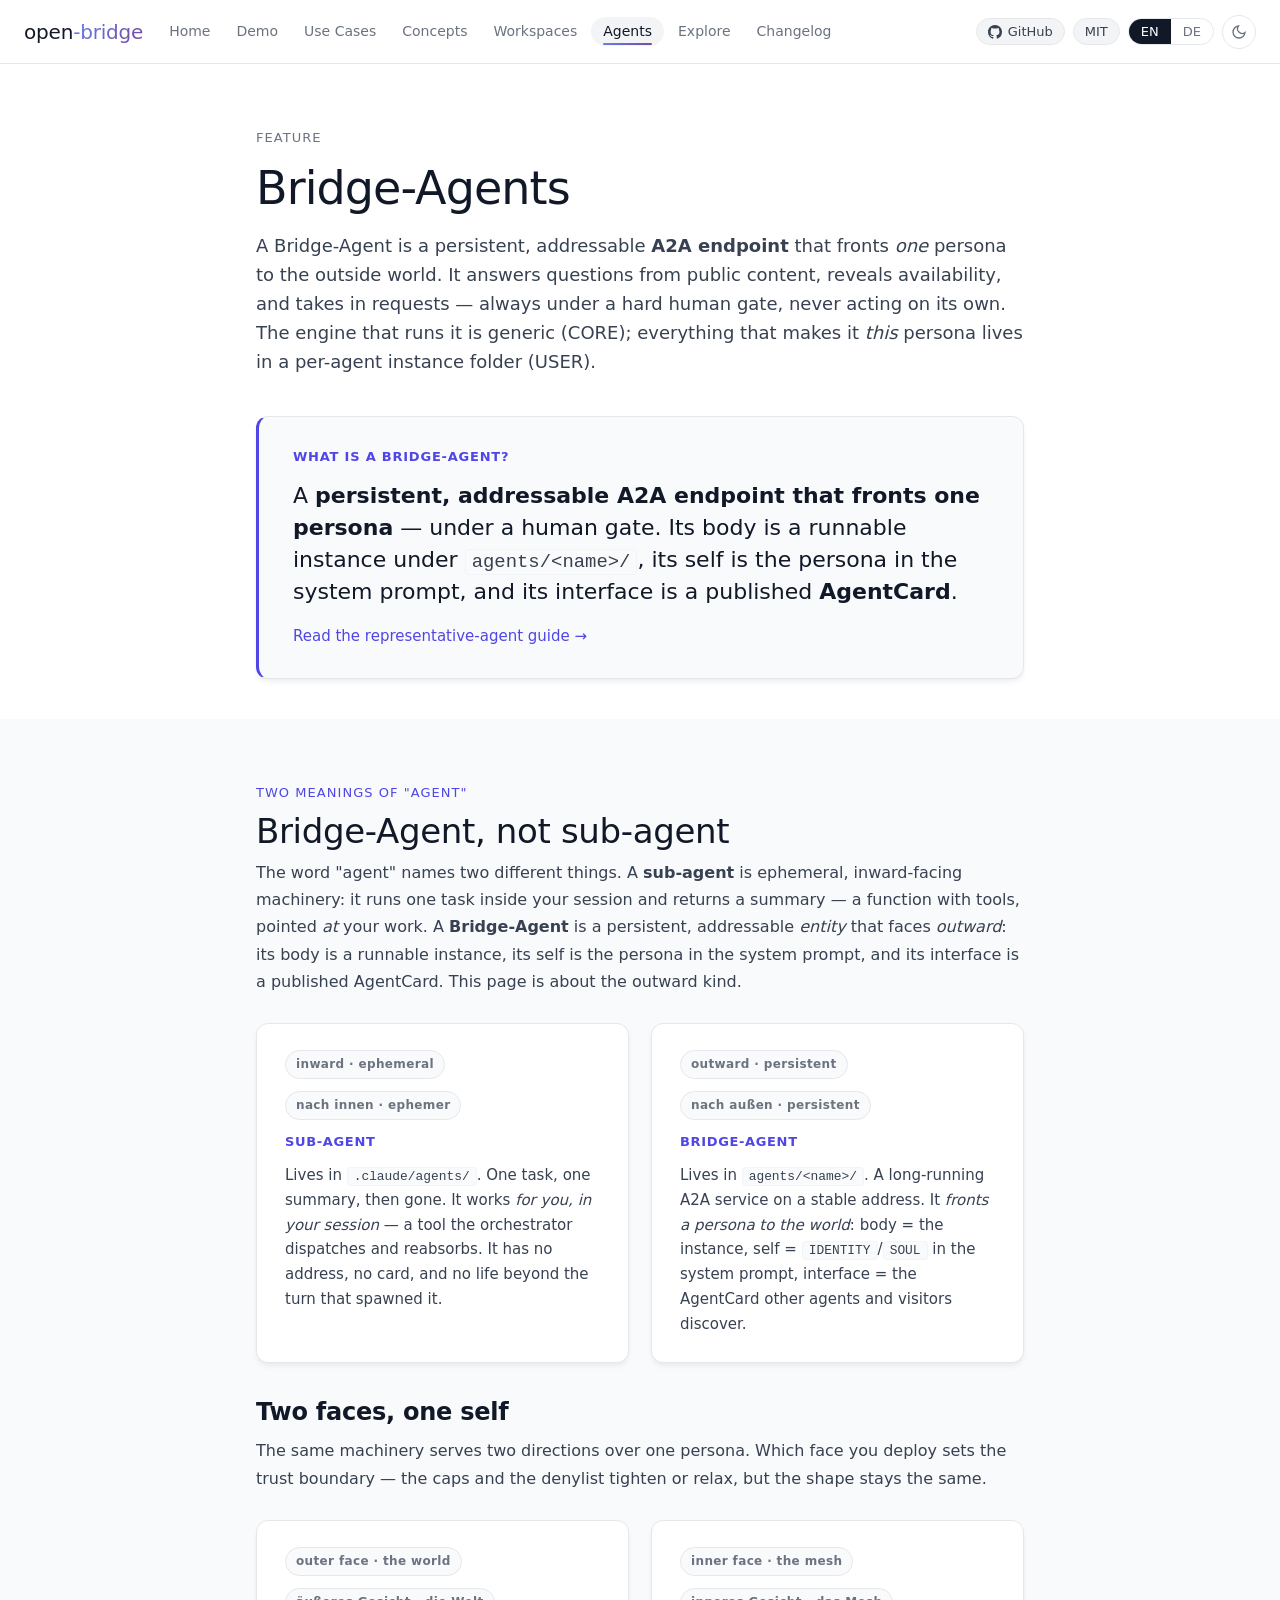
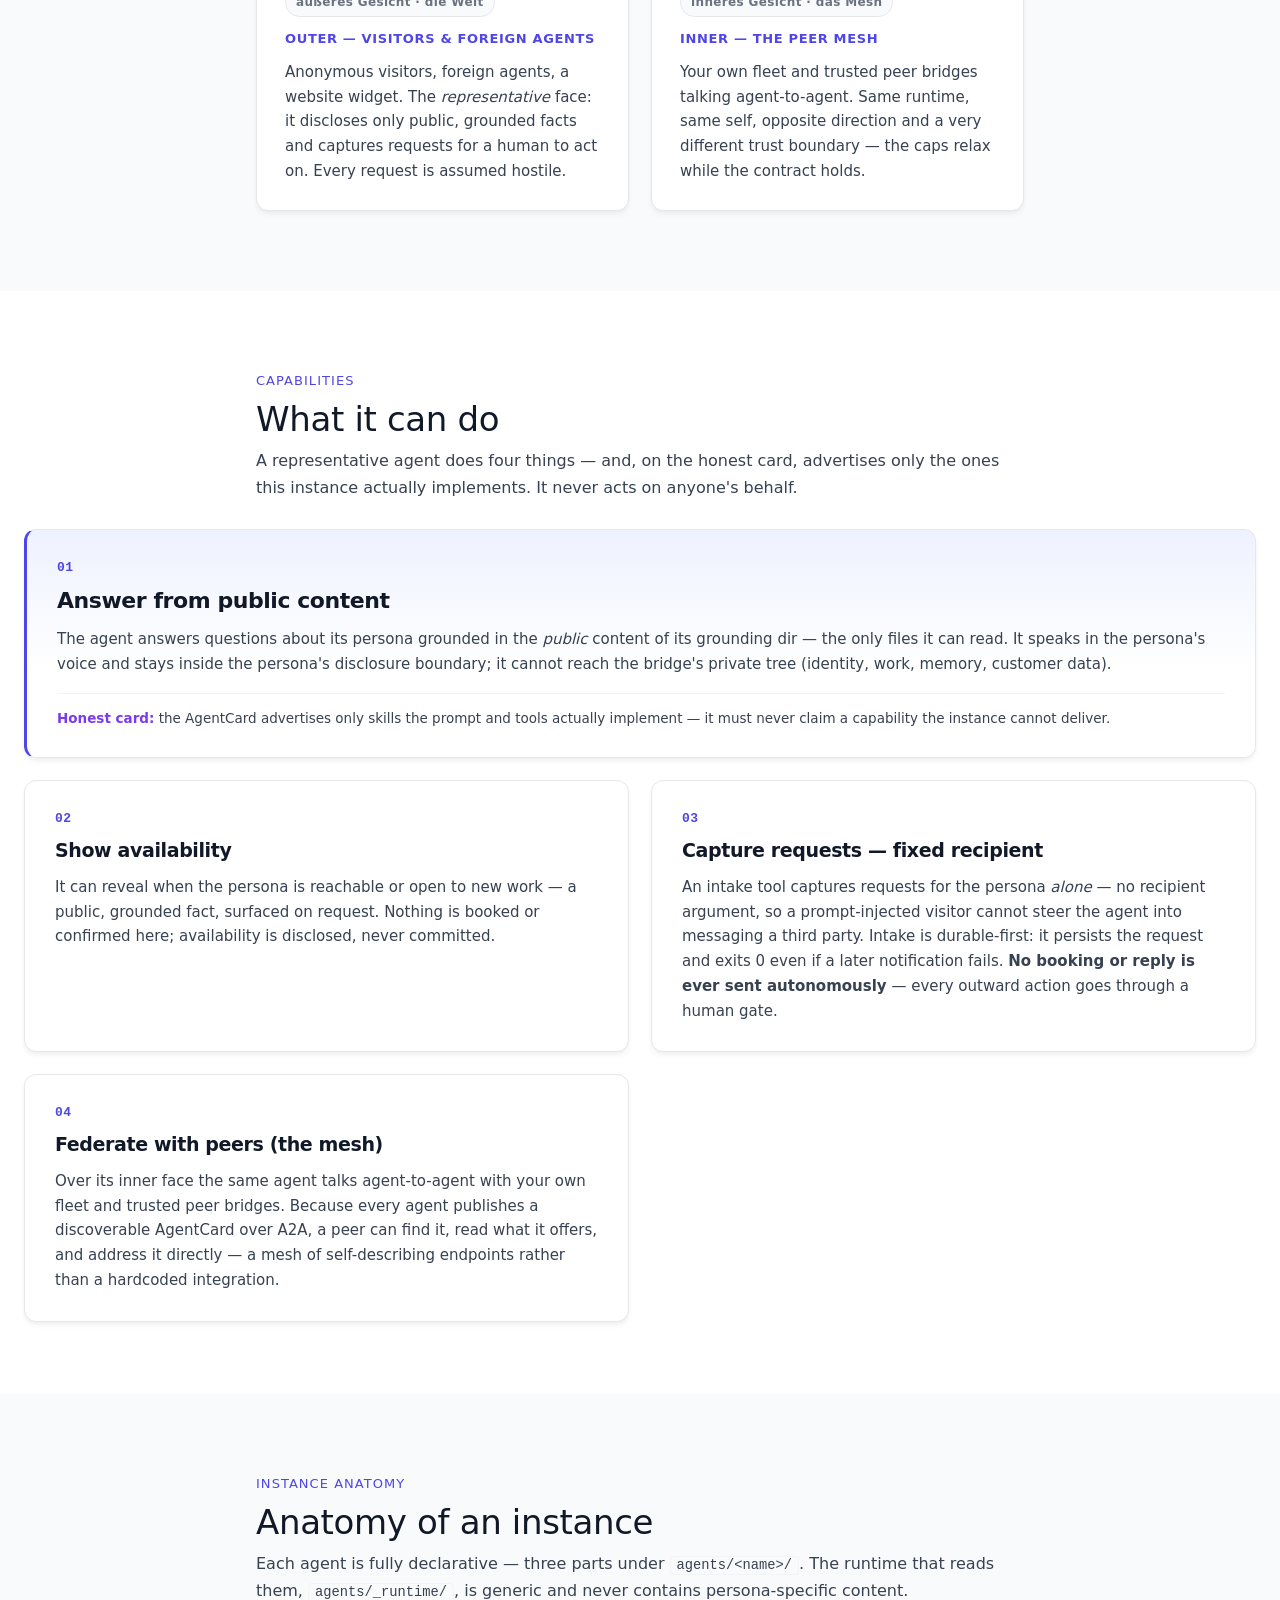
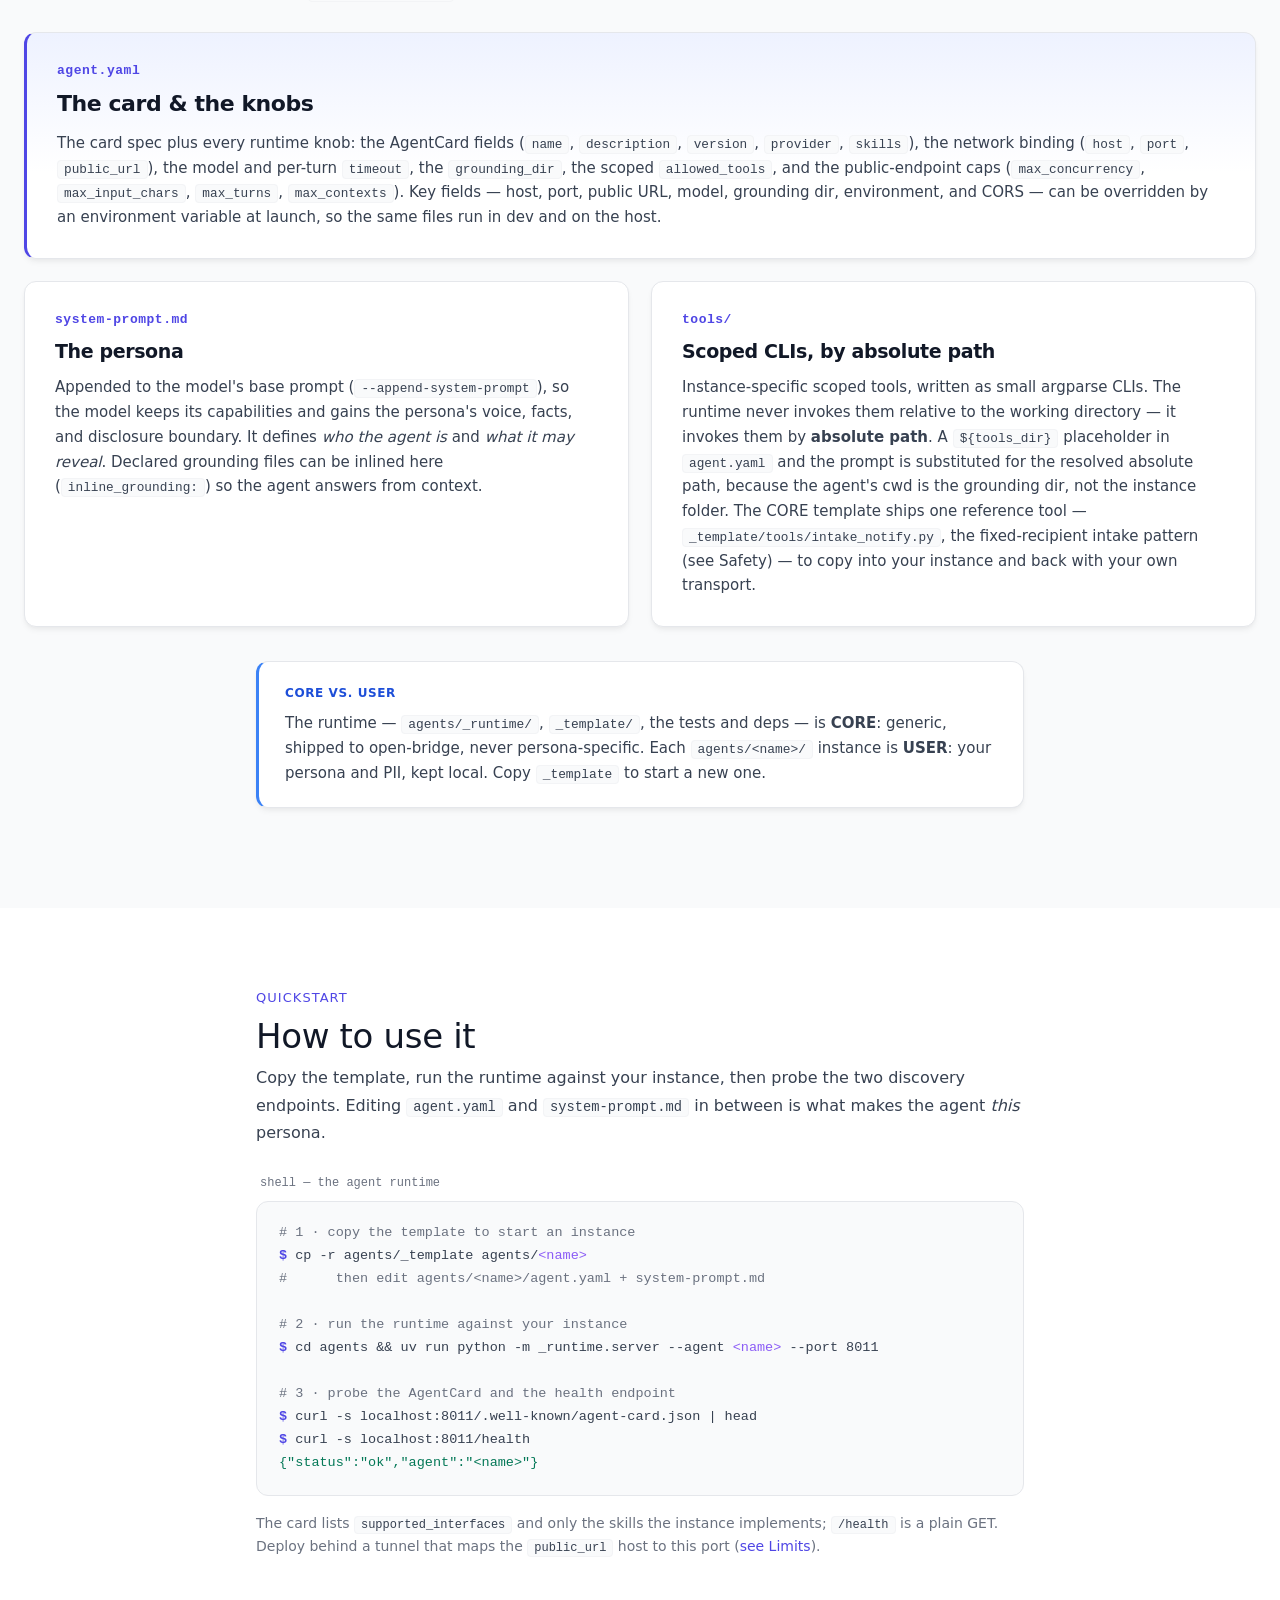
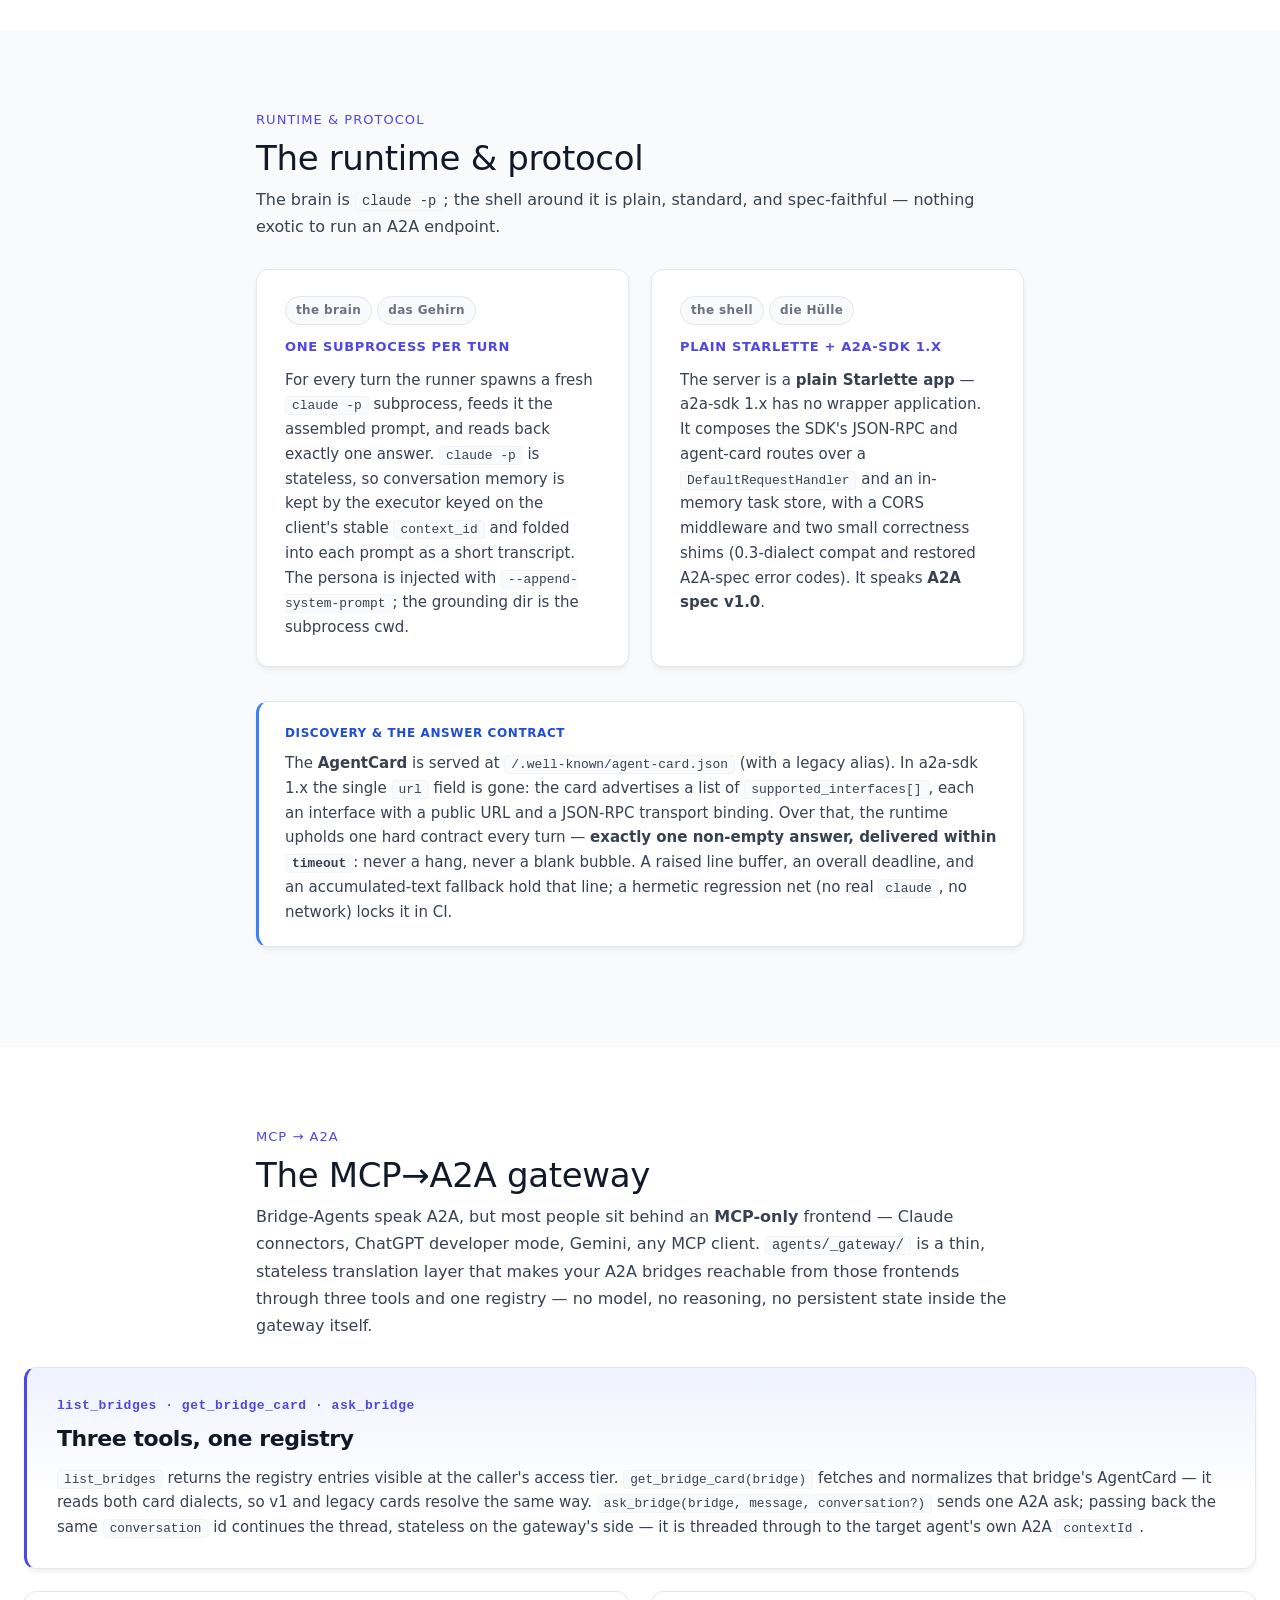
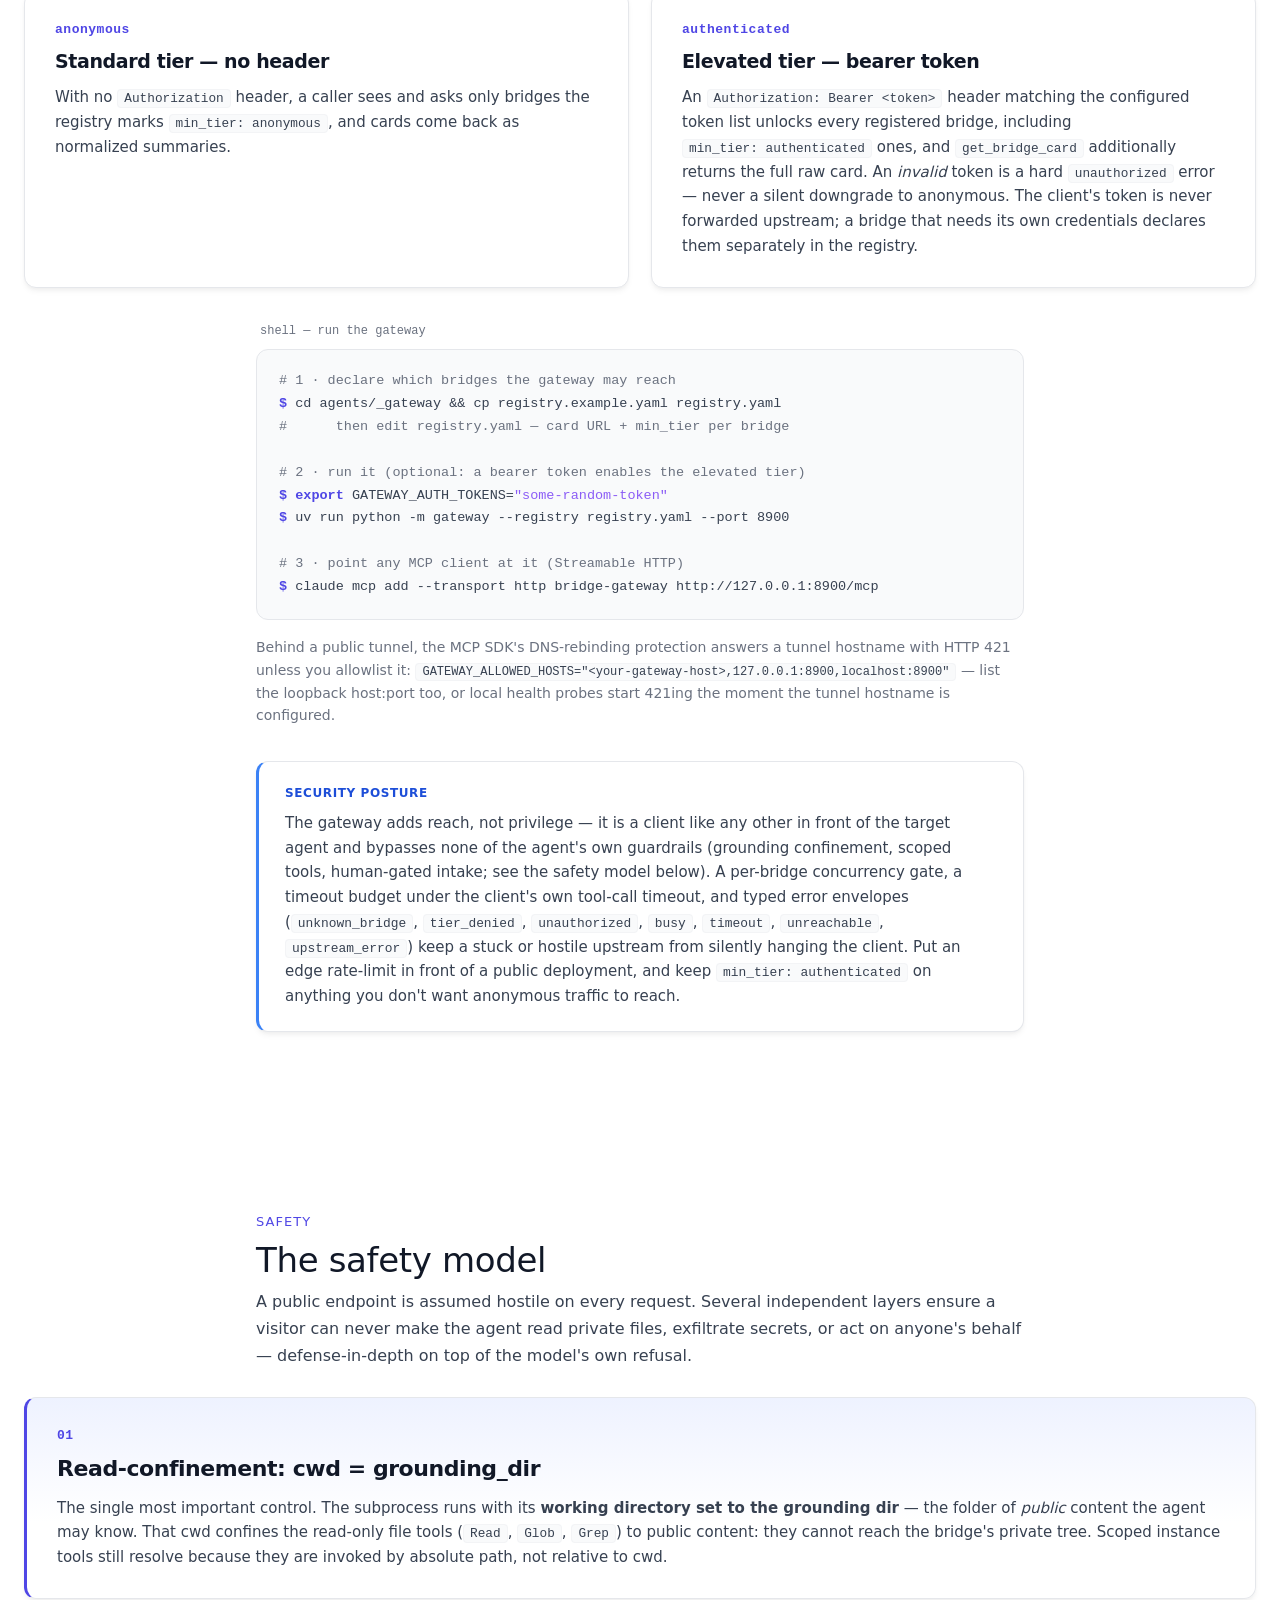
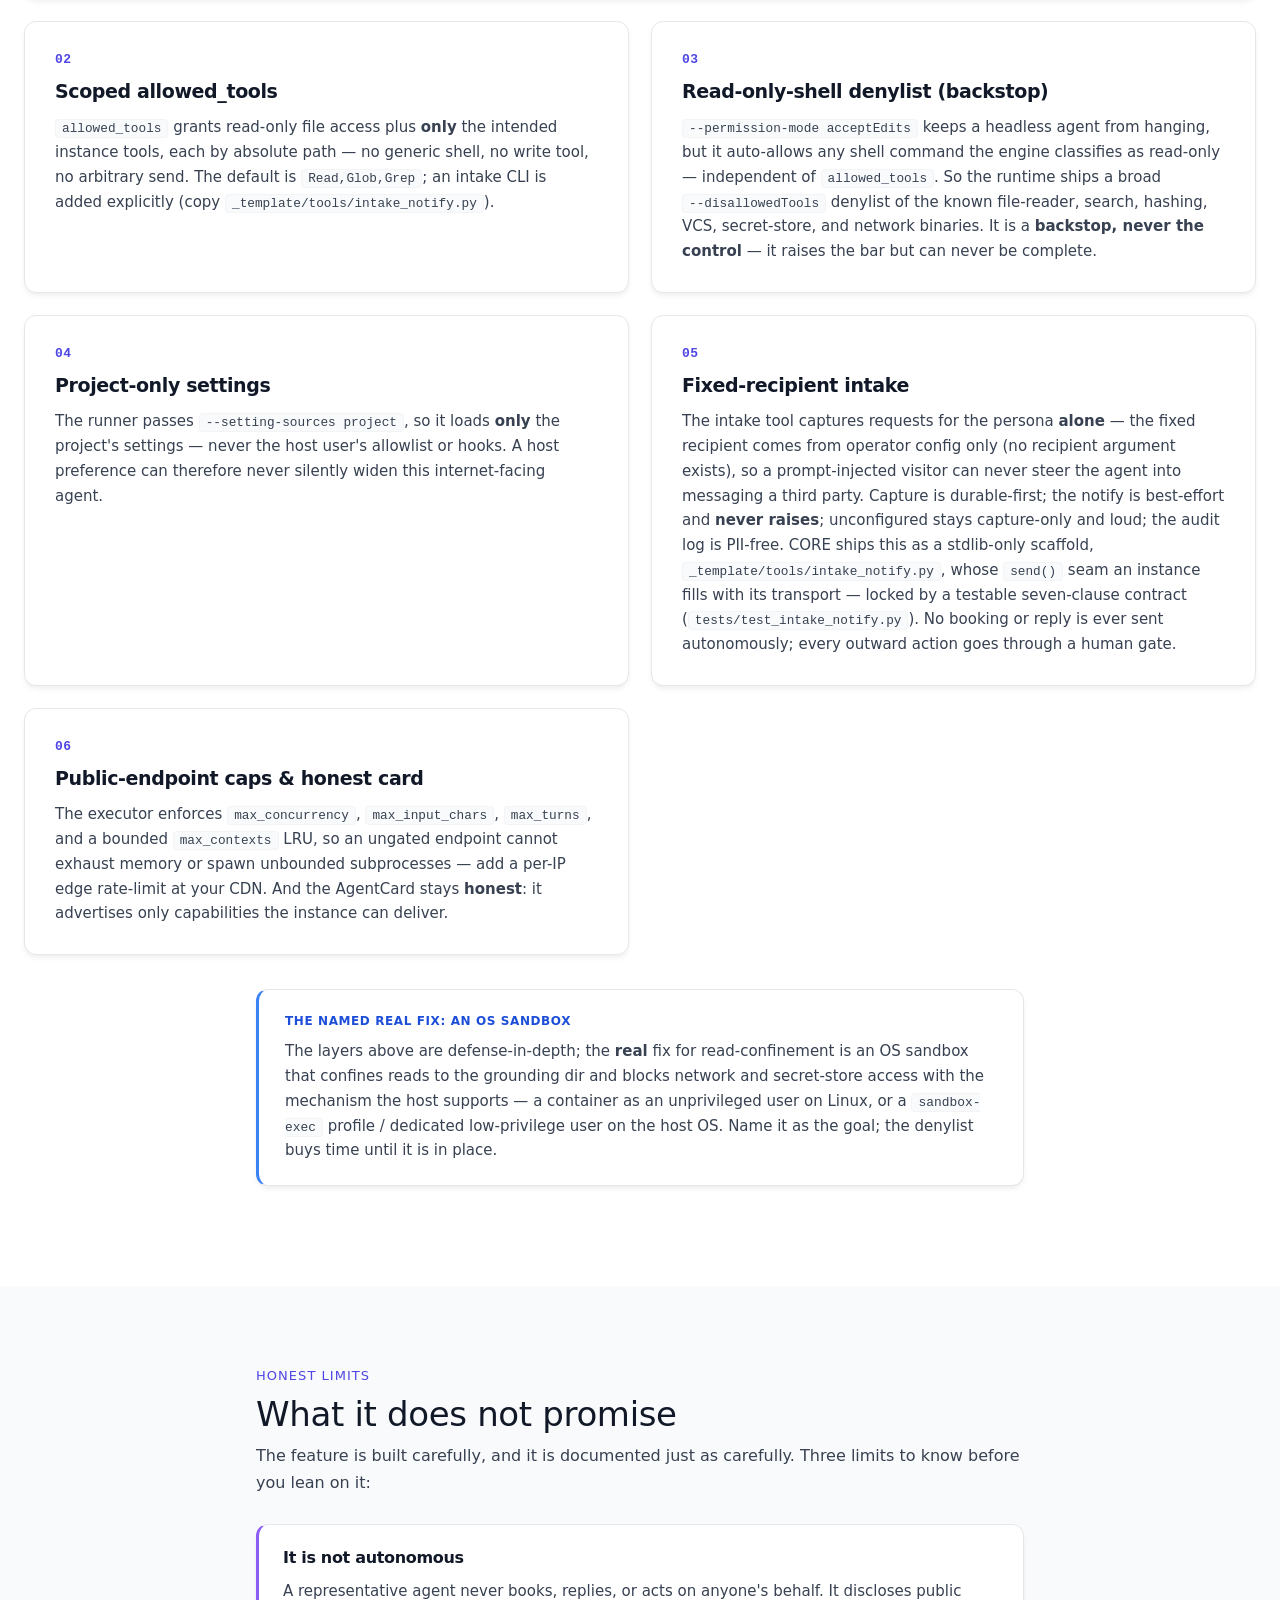
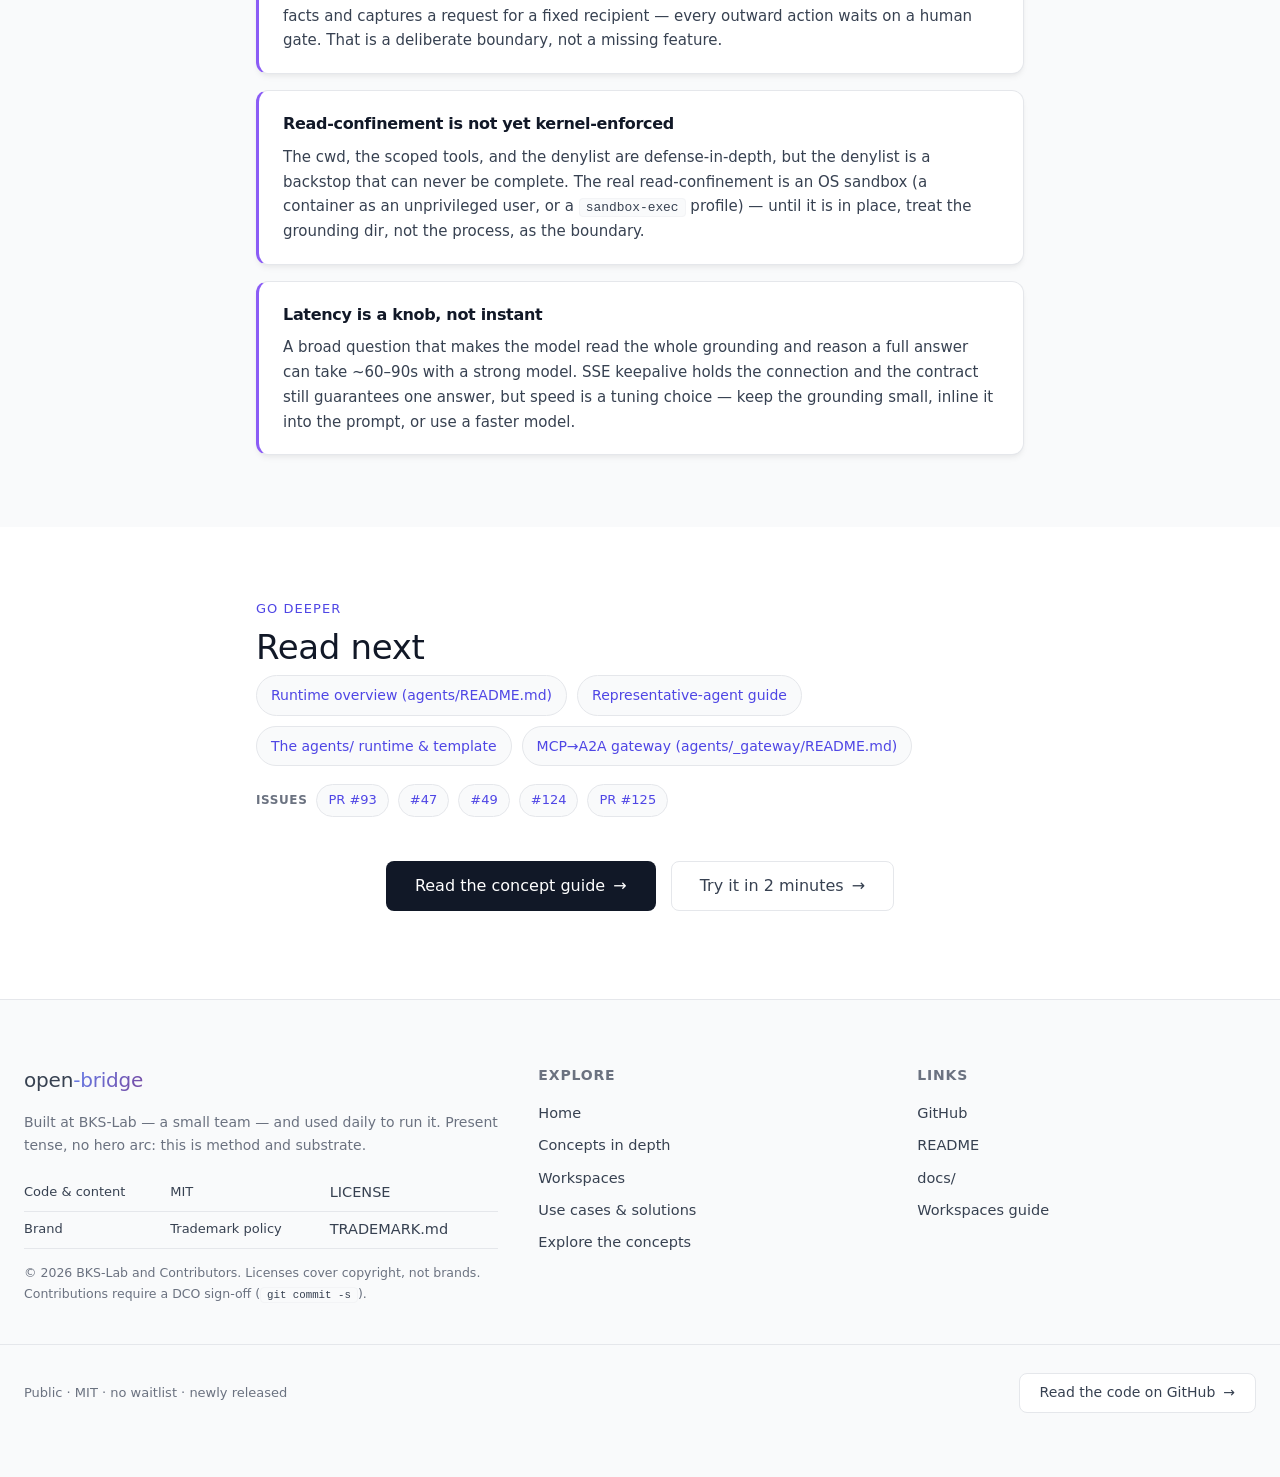
==== docs/agents.html @ 3d46b1a1 "refactor(docs): extract shared page CSS into docs/assets/brand.css Each of the eight standalone page" ====
<!DOCTYPE html>
<!-- ============================================================================
     BKS open-bridge — agents.html  (feature page)
     Built on the shared shell used by index.html / concepts.html.
     Self-contained single file, GitHub-Pages-ready, fully offline, native UTF-8.
     Bilingual EN/DE (data-lang spans + L toggle), tool-neutral, no external assets.
     ============================================================================ -->
<html lang="en" data-active-lang="en">
<head>
<meta charset="utf-8">
<meta name="viewport" content="width=device-width, initial-scale=1">
<title>BKS open-bridge — Bridge-Agents</title>
<meta name="description" content="Bridge-Agents in BKS open-bridge — a persistent, addressable A2A endpoint that fronts one persona to the outside world: it answers from public content, shows availability, and captures requests for a fixed recipient, under hard human gates. Generic runtime (CORE) plus per-persona instances (USER).">
<!-- Social / Open Graph -->
<meta property="og:type" content="website">
<meta property="og:title" content="BKS open-bridge — Bridge-Agents">
<meta property="og:description" content="A Bridge-Agent is a persistent, addressable A2A endpoint that fronts one persona to the world — under a human gate.">
<meta property="og:url" content="https://bks-lab.github.io/open-bridge/agents.html">
<meta property="og:image" content="https://bks-lab.github.io/open-bridge/social-preview.png">
<meta property="og:image:width" content="1280">
<meta property="og:image:height" content="640">
<meta name="twitter:card" content="summary_large_image">
<meta name="twitter:title" content="BKS open-bridge — Bridge-Agents">
<meta name="twitter:description" content="A Bridge-Agent is a persistent, addressable A2A endpoint that fronts one persona to the world.">

<!-- Anti-FOUC pre-paint: theme + language set BEFORE the stylesheet paints. -->
<script>
(function(){
  var r = document.documentElement;
  try{
    var t = localStorage.getItem("ob-theme");
    if(t === "dark" || (!t && window.matchMedia && window.matchMedia("(prefers-color-scheme: dark)").matches)){
      r.classList.add("dark");
    }
  }catch(e){}
  try{
    var l = localStorage.getItem("ob-lang");
    var lang = (l === "de") ? "de" : (r.getAttribute("lang") || "en");
    r.setAttribute("data-active-lang", lang); r.setAttribute("lang", lang);
  }catch(e){ r.setAttribute("data-active-lang","en"); }
})();
</script>

<link rel="stylesheet" href="assets/brand.css">
<style>
/* ============================================================
   BKS open-bridge shared shell — single file, fully offline.
   Colour / type / space tokens lifted from DESIGN.md (Editorial
   Minimalism). No external fonts, no CDN, no network calls.
   ============================================================ */

:root{
  --ink:#111827; --muted:#6B7280;
  --surface:#FFFFFF; --surface-subtle:#F9FAFB; --surface-muted:#F3F4F6;
  --on-primary:#FFFFFF; --on-surface:#374151;
  --line:#E5E7EB; --line-subtle:#F3F4F6;
  --accent-from:#667EEA; --accent-to:#764BA2;
  --accent:#6366F1; --accent-secondary:#8B5CF6;
  --ok:#10B981; --info:#3B82F6;
  --font-sans:Inter,-apple-system,BlinkMacSystemFont,"Segoe UI",system-ui,Roboto,"Helvetica Neue",Arial,sans-serif;
  --font-mono:"SF Mono",Monaco,"Cascadia Code","Roboto Mono",Consolas,"Liberation Mono",monospace;

  --accent-text:#4F46E5;
  --accent-soft:#EEF2FF;
  --ok-text:#047857;
  --info-text:#1D4ED8;
  --attention-text:#7C3AED;
  --code-bg:#F9FAFB;

  --primary:var(--ink); --secondary:var(--muted);
  --border:var(--line); --border-subtle:var(--line-subtle);
  --on-surface-muted:var(--muted);
  --success:var(--ok); --attention:var(--accent-secondary);
  --mono:var(--font-mono);

  --shadow-soft:0 4px 6px -1px rgba(0,0,0,.05),0 2px 4px -1px rgba(0,0,0,.03);
  --shadow-hover:0 20px 25px -5px rgba(0,0,0,.08),0 10px 10px -5px rgba(0,0,0,.04);

  --section-y:96px;
  --container:80rem; --hero-w:72rem; --prose-w:48rem;
  --r-sm:4px; --r-md:8px; --r-lg:12px; --r-xl:16px; --r-full:9999px;
}

/* ---- Header ---- */
header.nav{
  position:sticky;top:0;z-index:50;height:auto;min-height:64px;
  display:flex;align-items:center;
  background:color-mix(in srgb,var(--surface) 82%,transparent);
  backdrop-filter:blur(12px);-webkit-backdrop-filter:blur(12px);
  border-bottom:1px solid var(--border);
}

/* ---- Footer ---- */

@media (max-width:860px){ .foot-grid>*{min-width:0} }
@media (prefers-reduced-motion:reduce){
  .reveal{opacity:1;transform:none}
}
@media print{
  header.nav,.icon-btn,.seg{display:none!important}
  .reveal{opacity:1!important;transform:none!important}
}
</style>

<!-- ============ page-specific styles (agents.html) ============ -->
<style>
:target{scroll-margin-top:84px}
[id]{scroll-margin-top:84px}

code, .mono{
  font-family:var(--mono);font-size:0.86em;background:var(--code-bg);
  border:1px solid var(--border-subtle);border-radius:var(--r-sm);padding:1px 6px;color:var(--on-surface);
}
.prose p code{white-space:nowrap}

.page-hero{padding-block:64px 40px}
.page-hero .eyebrow{margin-bottom:14px}
.page-hero p.lede{margin-top:18px;font-size:18px;font-weight:300;color:var(--on-surface)}

.lead-def{
  margin-top:40px;max-width:var(--prose-w);margin-inline:auto;
  border:1px solid var(--border);border-left:3px solid var(--accent-text);
  border-radius:var(--r-lg);background:var(--surface-subtle);
  padding:30px 34px;box-shadow:var(--shadow-soft);
}
.lead-def .k{font-size:13px;font-weight:600;letter-spacing:0.06em;text-transform:uppercase;color:var(--accent-text)}
.lead-def .def{margin-top:12px;font-size:22px;font-weight:300;line-height:1.45;color:var(--primary)}
.lead-def .more{margin-top:16px;font-size:15px}
.lead-def .more a{font-weight:500;text-decoration:none}
.lead-def .more a:hover{text-decoration:underline}

.grp{max-width:var(--prose-w);margin:0 auto 8px;padding-top:8px}
.grp .eyebrow{color:var(--accent-text)}
.grp .h2{margin-top:8px}

.block{max-width:var(--prose-w);margin:0 auto 28px}
.block h3.h3{font-size:24px;font-weight:600;line-height:1.25;color:var(--primary);margin-bottom:10px}
.block p{font-size:16px;line-height:1.7;color:var(--on-surface);margin-bottom:14px}

/* split cards: sub-agent vs Bridge-Agent, and outer vs inner face */
.split{display:grid;grid-template-columns:1fr 1fr;gap:22px;max-width:var(--prose-w);margin:0 auto 8px}
.split .card{padding:26px 28px}
.split .card h4{font-size:13px;font-weight:600;letter-spacing:0.05em;text-transform:uppercase;color:var(--accent-text);margin-bottom:10px}
.split .card p{font-size:15px;line-height:1.65;color:var(--on-surface);margin-bottom:0}
.split .card .tag{display:inline-block;margin-bottom:12px;font-size:12px;font-weight:600;letter-spacing:0.03em;
  padding:4px 10px;border-radius:var(--r-full);border:1px solid var(--border);background:var(--surface-subtle);color:var(--secondary)}
@media (max-width:640px){ .split{grid-template-columns:1fr} }

/* card grid (capabilities / anatomy / safety) */
.uses{max-width:var(--container);margin:0 auto;display:grid;grid-template-columns:1fr 1fr;gap:22px}
.use{
  background:var(--surface);border:1px solid var(--border);
  border-radius:var(--r-lg);box-shadow:var(--shadow-soft);
  padding:28px 30px;display:flex;flex-direction:column;
  transition:transform .2s ease,box-shadow .2s ease,border-color .2s ease;
}
.use:hover{transform:translateY(-2px);box-shadow:var(--shadow-hover);
  border-color:color-mix(in srgb,var(--accent-text) 30%,var(--border))}
.use .n{font-family:var(--mono);font-size:13px;font-weight:600;color:var(--accent-text);letter-spacing:0.04em;margin-bottom:8px}
.use h3{font-size:19px;font-weight:600;line-height:1.3;color:var(--primary);margin-bottom:12px}
.use p{font-size:15px;line-height:1.65;color:var(--on-surface);margin-bottom:0}
.use code{font-family:var(--mono);font-size:0.85em;background:var(--code-bg);
  border:1px solid var(--border-subtle);border-radius:var(--r-sm);padding:1px 6px;color:var(--on-surface);white-space:nowrap}
.use.flagship{grid-column:1 / -1;border-left:3px solid var(--accent-text);
  background:linear-gradient(180deg,var(--accent-soft),var(--surface) 62%)}
.use.flagship h3{font-size:22px}
.use .caveat{
  margin-top:16px;padding-top:14px;border-top:1px solid var(--border-subtle);
  font-size:13.5px;line-height:1.6;color:var(--on-surface);
}
.use .caveat strong{color:var(--attention-text);font-weight:600}
@media (max-width:780px){ .uses{grid-template-columns:1fr} .use.flagship{grid-column:auto} }

/* quickstart terminal (reuses the .code grammar from index.html) */
.term{max-width:var(--prose-w);margin:0 auto}
.code-label{
  display:flex;align-items:center;justify-content:space-between;gap:12px;
  font-family:var(--mono);font-size:12px;color:var(--secondary);padding:0 4px 8px;
}
.code{
  font-family:var(--mono);font-size:13.5px;line-height:1.7;
  background:var(--surface-subtle);border:1px solid var(--border);
  border-radius:var(--r-lg);padding:20px 22px;overflow-x:auto;color:var(--on-surface);
  white-space:pre;
}
html.dark .code{background:var(--code-bg)}
.code .cmt{color:var(--secondary)}
.code .k{color:var(--accent-text);font-weight:600}
.code .ok{color:var(--ok-text)}
.code .dir{color:var(--accent-secondary);font-weight:500}
.term .after{max-width:var(--prose-w);margin:16px auto 0;font-size:14px;line-height:1.6;color:var(--secondary)}
.term .after a{color:var(--accent-text);text-decoration:none;font-weight:500}
.term .after a:hover{text-decoration:underline}

/* callout */
.note{
  max-width:var(--prose-w);margin:0 auto 28px;
  border:1px solid var(--border);border-left:3px solid var(--info);
  border-radius:var(--r-lg);background:var(--surface);
  padding:22px 26px;box-shadow:var(--shadow-soft);
}
.note .k{font-size:12px;font-weight:600;letter-spacing:0.05em;text-transform:uppercase;color:var(--info-text);margin-bottom:8px}
.note p{font-size:15px;line-height:1.65;color:var(--on-surface);margin:0}

/* limits list */
.limits{max-width:var(--prose-w);margin:0 auto;display:flex;flex-direction:column;gap:16px}
.limit{
  border:1px solid var(--border);border-left:3px solid var(--attention);
  border-radius:var(--r-lg);background:var(--surface);
  padding:20px 24px;box-shadow:var(--shadow-soft);
}
.limit h4{font-size:16px;font-weight:600;color:var(--primary);margin-bottom:8px}
.limit p{font-size:15px;line-height:1.65;color:var(--on-surface);margin:0}

/* pointer chips */
.pointers{max-width:var(--prose-w);margin:0 auto;display:flex;flex-wrap:wrap;gap:10px}
.pointers a{
  text-decoration:none;color:var(--accent-text);
  padding:8px 14px;border-radius:var(--r-full);
  border:1px solid var(--border);background:var(--surface-subtle);
  font-size:14px;font-weight:500;
}
.pointers a:hover{background:var(--accent-soft)}
.pointers-sub{max-width:var(--prose-w);margin:18px auto 0;display:flex;flex-wrap:wrap;align-items:center;gap:9px;
  font-size:13px;color:var(--secondary)}
.pointers-sub .lab{font-weight:600;color:var(--secondary);text-transform:uppercase;letter-spacing:0.05em;font-size:12px}
.pointers-sub a{
  text-decoration:none;color:var(--accent-text);
  padding:5px 11px;border-radius:var(--r-full);
  border:1px solid var(--border);background:var(--surface-subtle);font-weight:500;
}
.pointers-sub a:hover{background:var(--accent-soft)}

@media (max-width:560px){ .lead-def{padding:24px 22px} .split .card{padding:22px 20px} .use{padding:24px 22px} }
</style>
</head>
<body>

<!-- ======================= STICKY HEADER (shared) ======================= -->
<header class="nav">
  <div class="nav-inner">
    <a class="wordmark" href="index.html">open<span class="text-gradient">-bridge</span></a>
    <nav class="site-nav" aria-label="Site">
      <a href="index.html"><span data-lang="en">Home</span><span data-lang="de">Start</span></a>
      <a href="demo.html"><span data-lang="en">Demo</span><span data-lang="de">Demo</span></a>
      <a href="use-cases.html"><span data-lang="en">Use Cases</span><span data-lang="de">Anwendungsfälle</span></a>
      <a href="concepts.html"><span data-lang="en">Concepts</span><span data-lang="de">Konzepte</span></a>
      <a href="workspaces.html"><span data-lang="en">Workspaces</span><span data-lang="de">Workspaces</span></a>
      <a class="active" aria-current="page" href="agents.html"><span data-lang="en">Agents</span><span data-lang="de">Agents</span></a>
      <a href="explore.html"><span data-lang="en">Explore</span><span data-lang="de">Erkunden</span></a>
      <a href="changelog.html"><span data-lang="en">Changelog</span><span data-lang="de">Changelog</span></a>
    </nav>
    <div class="nav-spacer"></div>
    <div class="nav-chips">
      <a class="chip" href="https://github.com/bks-lab/open-bridge" target="_blank" rel="noopener" aria-label="GitHub repository">
        <svg viewBox="0 0 16 16" width="14" height="14" fill="currentColor" aria-hidden="true"><path d="M8 0C3.58 0 0 3.58 0 8c0 3.54 2.29 6.53 5.47 7.59.4.07.55-.17.55-.38 0-.19-.01-.82-.01-1.49-2.01.37-2.53-.49-2.69-.94-.09-.23-.48-.94-.82-1.13-.28-.15-.68-.52-.01-.53.63-.01 1.08.58 1.23.82.72 1.21 1.87.87 2.33.66.07-.52.28-.87.51-1.07-1.78-.2-3.64-.89-3.64-3.95 0-.87.31-1.59.82-2.15-.08-.2-.36-1.02.08-2.12 0 0 .67-.21 2.2.82.64-.18 1.32-.27 2-.27.68 0 1.36.09 2 .27 1.53-1.04 2.2-.82 2.2-.82.44 1.1.16 1.92.08 2.12.51.56.82 1.27.82 2.15 0 3.07-1.87 3.75-3.65 3.95.29.25.54.73.54 1.48 0 1.07-.01 1.93-.01 2.2 0 .21.15.46.55.38A8.01 8.01 0 0016 8c0-4.42-3.58-8-8-8z"/></svg>
        GitHub
      </a>
      <a class="chip" href="index.html#license" aria-label="MIT license">MIT</a>
      <div class="seg" role="group" aria-label="Language / Sprache">
        <button id="lang-en" type="button" aria-pressed="true" title="Toggle language — press L">EN</button>
        <button id="lang-de" type="button" aria-pressed="false" title="Sprache umschalten — Taste L">DE</button>
      </div>
      <button class="icon-btn" id="theme-toggle" aria-label="Toggle light / dark theme (T)" title="Toggle theme — press T">
        <svg class="moon" viewBox="0 0 24 24" fill="none" stroke="currentColor" stroke-width="2" aria-hidden="true"><path d="M21 12.79A9 9 0 1111.21 3 7 7 0 0021 12.79z"/></svg>
        <svg class="sun" viewBox="0 0 24 24" fill="none" stroke="currentColor" stroke-width="2" aria-hidden="true"><circle cx="12" cy="12" r="5"/><path d="M12 1v2M12 21v2M4.22 4.22l1.42 1.42M18.36 18.36l1.42 1.42M1 12h2M21 12h2M4.22 19.78l1.42-1.42M18.36 5.64l1.42-1.42"/></svg>
      </button>
    </div>
  </div>
</header>

<!-- ============================ PAGE CONTENT ============================ -->
<main id="top">

  <!-- ---- intro + lead definition ---- -->
  <section class="page-hero">
    <div class="container">
      <div class="prose">
        <p class="eyebrow" data-lang="en">Feature</p>
        <p class="eyebrow" data-lang="de">Feature</p>
        <h1 class="h1">Bridge-Agents</h1>
        <p class="lede" data-lang="en">A Bridge-Agent is a persistent, addressable <strong>A2A endpoint</strong> that fronts <em>one</em> persona to the outside world. It answers questions from public content, reveals availability, and takes in requests — always under a hard human gate, never acting on its own. The engine that runs it is generic (CORE); everything that makes it <em>this</em> persona lives in a per-agent instance folder (USER).</p>
        <p class="lede" data-lang="de">Ein Bridge-Agent ist ein persistenter, adressierbarer <strong>A2A-Endpunkt</strong>, der <em>eine</em> Persona nach außen vertritt. Er beantwortet Fragen aus öffentlichem Inhalt, zeigt Verfügbarkeit und nimmt Anfragen entgegen — stets unter einem harten menschlichen Gate, nie aus eigenem Antrieb handelnd. Die Engine, die ihn betreibt, ist generisch (CORE); alles, was ihn zu <em>dieser</em> Persona macht, lebt in einem Instanz-Ordner pro Agent (USER).</p>
      </div>

      <div class="lead-def">
        <div class="k" data-lang="en">What is a Bridge-Agent?</div>
        <div class="k" data-lang="de">Was ist ein Bridge-Agent?</div>
        <p class="def" data-lang="en">A <strong>persistent, addressable A2A endpoint that fronts one persona</strong> — under a human gate. Its body is a runnable instance under <code>agents/&lt;name&gt;/</code>, its self is the persona in the system prompt, and its interface is a published <strong>AgentCard</strong>.</p>
        <p class="def" data-lang="de">Ein <strong>persistenter, adressierbarer A2A-Endpunkt, der eine Persona vertritt</strong> — unter einem menschlichen Gate. Sein Körper ist eine lauffähige Instanz unter <code>agents/&lt;name&gt;/</code>, sein Selbst ist die Persona im System-Prompt, und seine Schnittstelle ist eine veröffentlichte <strong>AgentCard</strong>.</p>
        <p class="more">
          <a href="representative-agent.md" target="_blank" rel="noopener"><span data-lang="en">Read the representative-agent guide →</span><span data-lang="de">Den Representative-Agent-Guide lesen →</span></a>
        </p>
      </div>
    </div>
  </section>

  <!-- ---- Bridge-Agent, not sub-agent ---- -->
  <section class="alt" style="padding-block:56px 72px">
    <div class="container">
      <div class="grp reveal">
        <p class="eyebrow" data-lang="en">Two meanings of "agent"</p>
        <p class="eyebrow" data-lang="de">Zwei Bedeutungen von „Agent"</p>
        <h2 class="h2" data-lang="en">Bridge-Agent, not sub-agent</h2>
        <h2 class="h2" data-lang="de">Bridge-Agent, kein Sub-Agent</h2>
      </div>
      <div class="block reveal">
        <p data-lang="en">The word "agent" names two different things. A <strong>sub-agent</strong> is ephemeral, inward-facing machinery: it runs one task inside your session and returns a summary — a function with tools, pointed <em>at</em> your work. A <strong>Bridge-Agent</strong> is a persistent, addressable <em>entity</em> that faces <em>outward</em>: its body is a runnable instance, its self is the persona in the system prompt, and its interface is a published AgentCard. This page is about the outward kind.</p>
        <p data-lang="de">Das Wort „Agent" benennt zwei verschiedene Dinge. Ein <strong>Sub-Agent</strong> ist ephemere, nach innen gerichtete Maschinerie: er erledigt eine Aufgabe in deiner Session und liefert eine Zusammenfassung — eine Funktion mit Werkzeugen, <em>auf</em> deine Arbeit gerichtet. Ein <strong>Bridge-Agent</strong> ist eine persistente, adressierbare <em>Entität</em>, die nach <em>außen</em> blickt: sein Körper ist eine lauffähige Instanz, sein Selbst ist die Persona im System-Prompt, seine Schnittstelle eine veröffentlichte AgentCard. Diese Seite handelt vom nach außen gerichteten Typ.</p>
      </div>
      <div class="split reveal">
        <div class="card">
          <span class="tag" data-lang="en">inward · ephemeral</span>
          <span class="tag" data-lang="de">nach innen · ephemer</span>
          <h4 data-lang="en">Sub-agent</h4>
          <h4 data-lang="de">Sub-Agent</h4>
          <p data-lang="en">Lives in <code>.claude/agents/</code>. One task, one summary, then gone. It works <em>for you, in your session</em> — a tool the orchestrator dispatches and reabsorbs. It has no address, no card, and no life beyond the turn that spawned it.</p>
          <p data-lang="de">Lebt in <code>.claude/agents/</code>. Eine Aufgabe, eine Zusammenfassung, dann verschwunden. Er arbeitet <em>für dich, in deiner Session</em> — ein Werkzeug, das der Orchestrator startet und wieder aufnimmt. Er hat keine Adresse, keine Card und kein Leben über die Turn hinaus, die ihn erzeugt hat.</p>
        </div>
        <div class="card">
          <span class="tag" data-lang="en">outward · persistent</span>
          <span class="tag" data-lang="de">nach außen · persistent</span>
          <h4 data-lang="en">Bridge-Agent</h4>
          <h4 data-lang="de">Bridge-Agent</h4>
          <p data-lang="en">Lives in <code>agents/&lt;name&gt;/</code>. A long-running A2A service on a stable address. It <em>fronts a persona to the world</em>: body = the instance, self = <code>IDENTITY</code>/<code>SOUL</code> in the system prompt, interface = the AgentCard other agents and visitors discover.</p>
          <p data-lang="de">Lebt in <code>agents/&lt;name&gt;/</code>. Ein langlaufender A2A-Dienst auf einer stabilen Adresse. Er <em>vertritt eine Persona nach außen</em>: Körper = die Instanz, Selbst = <code>IDENTITY</code>/<code>SOUL</code> im System-Prompt, Schnittstelle = die AgentCard, die andere Agenten und Besucher entdecken.</p>
        </div>
      </div>
      <div class="block reveal" style="margin-top:34px">
        <h3 class="h3" data-lang="en">Two faces, one self</h3>
        <h3 class="h3" data-lang="de">Zwei Gesichter, ein Selbst</h3>
        <p data-lang="en">The same machinery serves two directions over one persona. Which face you deploy sets the trust boundary — the caps and the denylist tighten or relax, but the shape stays the same.</p>
        <p data-lang="de">Dieselbe Maschinerie bedient zwei Richtungen über eine Persona. Welches Gesicht du deployst, setzt die Vertrauensgrenze — die Caps und die Denylist ziehen an oder lockern sich, aber die Form bleibt gleich.</p>
      </div>
      <div class="split reveal">
        <div class="card">
          <span class="tag" data-lang="en">outer face · the world</span>
          <span class="tag" data-lang="de">äußeres Gesicht · die Welt</span>
          <h4 data-lang="en">Outer — visitors &amp; foreign agents</h4>
          <h4 data-lang="de">Außen — Besucher &amp; fremde Agenten</h4>
          <p data-lang="en">Anonymous visitors, foreign agents, a website widget. The <em>representative</em> face: it discloses only public, grounded facts and captures requests for a human to act on. Every request is assumed hostile.</p>
          <p data-lang="de">Anonyme Besucher, fremde Agenten, ein Website-Widget. Das <em>repräsentierende</em> Gesicht: es gibt nur öffentliche, belegte Fakten preis und nimmt Anfragen auf, über die ein Mensch entscheidet. Jede Anfrage gilt als feindlich.</p>
        </div>
        <div class="card">
          <span class="tag" data-lang="en">inner face · the mesh</span>
          <span class="tag" data-lang="de">inneres Gesicht · das Mesh</span>
          <h4 data-lang="en">Inner — the peer mesh</h4>
          <h4 data-lang="de">Innen — das Peer-Mesh</h4>
          <p data-lang="en">Your own fleet and trusted peer bridges talking agent-to-agent. Same runtime, same self, opposite direction and a very different trust boundary — the caps relax while the contract holds.</p>
          <p data-lang="de">Deine eigene Flotte und vertraute Peer-Bridges im Agent-zu-Agent-Dialog. Dieselbe Runtime, dasselbe Selbst, entgegengesetzte Richtung und eine ganz andere Vertrauensgrenze — die Caps lockern, während der Vertrag hält.</p>
        </div>
      </div>
    </div>
  </section>

  <!-- ---- what it can do ---- -->
  <section style="padding-block:72px">
    <div class="container">
      <div class="grp reveal">
        <p class="eyebrow" data-lang="en">Capabilities</p>
        <p class="eyebrow" data-lang="de">Fähigkeiten</p>
        <h2 class="h2" data-lang="en">What it can do</h2>
        <h2 class="h2" data-lang="de">Was er kann</h2>
      </div>
      <div class="block reveal">
        <p data-lang="en">A representative agent does four things — and, on the honest card, advertises only the ones this instance actually implements. It never acts on anyone's behalf.</p>
        <p data-lang="de">Ein Representative-Agent tut vier Dinge — und wirbt auf der ehrlichen Card nur mit denen, die diese Instanz tatsächlich umsetzt. Er handelt nie im Namen von irgendjemandem.</p>
      </div>
      <div class="uses reveal">

        <div class="use flagship">
          <div class="n">01</div>
          <h3 data-lang="en">Answer from public content</h3>
          <h3 data-lang="de">Aus öffentlichem Inhalt antworten</h3>
          <p data-lang="en">The agent answers questions about its persona grounded in the <em>public</em> content of its grounding dir — the only files it can read. It speaks in the persona's voice and stays inside the persona's disclosure boundary; it cannot reach the bridge's private tree (identity, work, memory, customer data).</p>
          <p data-lang="de">Der Agent beantwortet Fragen zu seiner Persona, belegt aus dem <em>öffentlichen</em> Inhalt seines Grounding-Verzeichnisses — den einzigen Dateien, die er lesen kann. Er spricht in der Stimme der Persona und bleibt innerhalb ihrer Offenlegungsgrenze; den privaten Baum der Bridge (Identity, Work, Memory, Kundendaten) erreicht er nicht.</p>
          <p class="caveat" data-lang="en"><strong>Honest card:</strong> the AgentCard advertises only skills the prompt and tools actually implement — it must never claim a capability the instance cannot deliver.</p>
          <p class="caveat" data-lang="de"><strong>Ehrliche Card:</strong> die AgentCard wirbt nur mit Skills, die Prompt und Werkzeuge wirklich umsetzen — sie darf nie eine Fähigkeit behaupten, die die Instanz nicht liefern kann.</p>
        </div>

        <div class="use">
          <div class="n">02</div>
          <h3 data-lang="en">Show availability</h3>
          <h3 data-lang="de">Verfügbarkeit zeigen</h3>
          <p data-lang="en">It can reveal when the persona is reachable or open to new work — a public, grounded fact, surfaced on request. Nothing is booked or confirmed here; availability is disclosed, never committed.</p>
          <p data-lang="de">Er kann zeigen, wann die Persona erreichbar oder offen für neue Arbeit ist — ein öffentlicher, belegter Fakt, auf Anfrage sichtbar gemacht. Es wird hier nichts gebucht oder bestätigt; Verfügbarkeit wird offengelegt, nie zugesagt.</p>
        </div>

        <div class="use">
          <div class="n">03</div>
          <h3 data-lang="en">Capture requests — fixed recipient</h3>
          <h3 data-lang="de">Anfragen erfassen — fester Empfänger</h3>
          <p data-lang="en">An intake tool captures requests for the persona <em>alone</em> — no recipient argument, so a prompt-injected visitor cannot steer the agent into messaging a third party. Intake is durable-first: it persists the request and exits 0 even if a later notification fails. <strong>No booking or reply is ever sent autonomously</strong> — every outward action goes through a human gate.</p>
          <p data-lang="de">Ein Intake-Werkzeug erfasst Anfragen <em>ausschließlich</em> für die Persona — kein Empfänger-Argument, sodass ein prompt-injizierter Besucher den Agenten nicht dazu bringen kann, eine dritte Partei anzuschreiben. Intake ist durable-first: es speichert die Anfrage und endet mit 0, selbst wenn eine spätere Benachrichtigung scheitert. <strong>Es wird nie autonom gebucht oder geantwortet</strong> — jede Aktion nach außen läuft über ein menschliches Gate.</p>
        </div>

        <div class="use">
          <div class="n">04</div>
          <h3 data-lang="en">Federate with peers (the mesh)</h3>
          <h3 data-lang="de">Mit Peers föderieren (das Mesh)</h3>
          <p data-lang="en">Over its inner face the same agent talks agent-to-agent with your own fleet and trusted peer bridges. Because every agent publishes a discoverable AgentCard over A2A, a peer can find it, read what it offers, and address it directly — a mesh of self-describing endpoints rather than a hardcoded integration.</p>
          <p data-lang="de">Über sein inneres Gesicht spricht derselbe Agent Agent-zu-Agent mit deiner eigenen Flotte und vertrauten Peer-Bridges. Weil jeder Agent über A2A eine auffindbare AgentCard veröffentlicht, kann ein Peer ihn finden, lesen, was er anbietet, und ihn direkt adressieren — ein Mesh selbstbeschreibender Endpunkte statt einer fest verdrahteten Integration.</p>
        </div>

      </div>
    </div>
  </section>

  <!-- ---- anatomy of an instance ---- -->
  <section class="alt" style="padding-block:72px">
    <div class="container">
      <div class="grp reveal">
        <p class="eyebrow" data-lang="en">Instance anatomy</p>
        <p class="eyebrow" data-lang="de">Anatomie einer Instanz</p>
        <h2 class="h2" data-lang="en">Anatomy of an instance</h2>
        <h2 class="h2" data-lang="de">Anatomie einer Instanz</h2>
      </div>
      <div class="block reveal">
        <p data-lang="en">Each agent is fully declarative — three parts under <code>agents/&lt;name&gt;/</code>. The runtime that reads them, <code>agents/_runtime/</code>, is generic and never contains persona-specific content.</p>
        <p data-lang="de">Jeder Agent ist vollständig deklarativ — drei Teile unter <code>agents/&lt;name&gt;/</code>. Die Runtime, die sie liest, <code>agents/_runtime/</code>, ist generisch und enthält nie persona-spezifischen Inhalt.</p>
      </div>
      <div class="uses reveal">

        <div class="use flagship">
          <div class="n">agent.yaml</div>
          <h3 data-lang="en">The card &amp; the knobs</h3>
          <h3 data-lang="de">Die Card &amp; die Stellschrauben</h3>
          <p data-lang="en">The card spec plus every runtime knob: the AgentCard fields (<code>name</code>, <code>description</code>, <code>version</code>, <code>provider</code>, <code>skills</code>), the network binding (<code>host</code>, <code>port</code>, <code>public_url</code>), the model and per-turn <code>timeout</code>, the <code>grounding_dir</code>, the scoped <code>allowed_tools</code>, and the public-endpoint caps (<code>max_concurrency</code>, <code>max_input_chars</code>, <code>max_turns</code>, <code>max_contexts</code>). Key fields — host, port, public URL, model, grounding dir, environment, and CORS — can be overridden by an environment variable at launch, so the same files run in dev and on the host.</p>
          <p data-lang="de">Die Card-Spezifikation plus jede Runtime-Stellschraube: die AgentCard-Felder (<code>name</code>, <code>description</code>, <code>version</code>, <code>provider</code>, <code>skills</code>), die Netzwerk-Bindung (<code>host</code>, <code>port</code>, <code>public_url</code>), das Modell und der Pro-Turn-<code>timeout</code>, das <code>grounding_dir</code>, die skopierten <code>allowed_tools</code> und die Public-Endpoint-Caps (<code>max_concurrency</code>, <code>max_input_chars</code>, <code>max_turns</code>, <code>max_contexts</code>). Schlüsselfelder — Host, Port, Public-URL, Modell, Grounding-Dir, Environment und CORS — lassen sich beim Start per Umgebungsvariable überschreiben, sodass dieselben Dateien in Dev und auf dem Host laufen.</p>
        </div>

        <div class="use">
          <div class="n">system-prompt.md</div>
          <h3 data-lang="en">The persona</h3>
          <h3 data-lang="de">Die Persona</h3>
          <p data-lang="en">Appended to the model's base prompt (<code>--append-system-prompt</code>), so the model keeps its capabilities and gains the persona's voice, facts, and disclosure boundary. It defines <em>who the agent is</em> and <em>what it may reveal</em>. Declared grounding files can be inlined here (<code>inline_grounding:</code>) so the agent answers from context.</p>
          <p data-lang="de">An den Basis-Prompt des Modells angehängt (<code>--append-system-prompt</code>), sodass das Modell seine Fähigkeiten behält und Stimme, Fakten und Offenlegungsgrenze der Persona hinzugewinnt. Es definiert, <em>wer der Agent ist</em> und <em>was er preisgeben darf</em>. Deklarierte Grounding-Dateien lassen sich hier inlinen (<code>inline_grounding:</code>), sodass der Agent aus dem Kontext antwortet.</p>
        </div>

        <div class="use">
          <div class="n">tools/</div>
          <h3 data-lang="en">Scoped CLIs, by absolute path</h3>
          <h3 data-lang="de">Skopierte CLIs, per absolutem Pfad</h3>
          <p data-lang="en">Instance-specific scoped tools, written as small argparse CLIs. The runtime never invokes them relative to the working directory — it invokes them by <strong>absolute path</strong>. A <code>${tools_dir}</code> placeholder in <code>agent.yaml</code> and the prompt is substituted for the resolved absolute path, because the agent's cwd is the grounding dir, not the instance folder. The CORE template ships one reference tool — <code>_template/tools/intake_notify.py</code>, the fixed-recipient intake pattern (see Safety) — to copy into your instance and back with your own transport.</p>
          <p data-lang="de">Instanz-spezifische, skopierte Werkzeuge als kleine argparse-CLIs. Die Runtime ruft sie nie relativ zum Arbeitsverzeichnis auf — sondern per <strong>absolutem Pfad</strong>. Ein <code>${tools_dir}</code>-Platzhalter in <code>agent.yaml</code> und im Prompt wird durch den aufgelösten absoluten Pfad ersetzt, weil das cwd des Agenten das Grounding-Verzeichnis ist, nicht der Instanz-Ordner. Das CORE-Template liefert ein Referenzwerkzeug — <code>_template/tools/intake_notify.py</code>, das Fixed-Recipient-Intake-Muster (siehe Sicherheit) — zum Kopieren in deine Instanz und Hinterlegen mit eigenem Transport.</p>
        </div>

      </div>
      <div class="note reveal" style="margin-top:34px">
        <div class="k" data-lang="en">CORE vs. USER</div>
        <div class="k" data-lang="de">CORE vs. USER</div>
        <p data-lang="en">The runtime — <code>agents/_runtime/</code>, <code>_template/</code>, the tests and deps — is <strong>CORE</strong>: generic, shipped to open-bridge, never persona-specific. Each <code>agents/&lt;name&gt;/</code> instance is <strong>USER</strong>: your persona and PII, kept local. Copy <code>_template</code> to start a new one.</p>
        <p data-lang="de">Die Runtime — <code>agents/_runtime/</code>, <code>_template/</code>, die Tests und Deps — ist <strong>CORE</strong>: generisch, zu open-bridge ausgeliefert, nie persona-spezifisch. Jede <code>agents/&lt;name&gt;/</code>-Instanz ist <strong>USER</strong>: deine Persona und PII, lokal gehalten. Kopiere <code>_template</code>, um eine neue anzulegen.</p>
      </div>
    </div>
  </section>

  <!-- ---- how to use it ---- -->
  <section style="padding-block:72px">
    <div class="container">
      <div class="grp reveal">
        <p class="eyebrow" data-lang="en">Quickstart</p>
        <p class="eyebrow" data-lang="de">Schnellstart</p>
        <h2 class="h2" data-lang="en">How to use it</h2>
        <h2 class="h2" data-lang="de">Wie man ihn nutzt</h2>
      </div>
      <div class="block reveal">
        <p data-lang="en">Copy the template, run the runtime against your instance, then probe the two discovery endpoints. Editing <code>agent.yaml</code> and <code>system-prompt.md</code> in between is what makes the agent <em>this</em> persona.</p>
        <p data-lang="de">Kopiere das Template, starte die Runtime gegen deine Instanz und prüfe dann die beiden Discovery-Endpunkte. Das Editieren von <code>agent.yaml</code> und <code>system-prompt.md</code> dazwischen macht den Agenten zu <em>dieser</em> Persona.</p>
      </div>
      <div class="term reveal">
        <div class="code-label">
          <span data-lang="en">shell — the agent runtime</span>
          <span data-lang="de">Shell — die Agent-Runtime</span>
        </div>
        <pre class="code"><span class="cmt"># 1 · copy the template to start an instance</span>
<span class="k">$</span> cp -r agents/_template agents/<span class="dir">&lt;name&gt;</span>
<span class="cmt">#      then edit agents/&lt;name&gt;/agent.yaml + system-prompt.md</span>

<span class="cmt"># 2 · run the runtime against your instance</span>
<span class="k">$</span> cd agents &amp;&amp; uv run python -m _runtime.server --agent <span class="dir">&lt;name&gt;</span> --port 8011

<span class="cmt"># 3 · probe the AgentCard and the health endpoint</span>
<span class="k">$</span> curl -s localhost:8011/.well-known/agent-card.json | head
<span class="k">$</span> curl -s localhost:8011/health
<span class="ok">{"status":"ok","agent":"&lt;name&gt;"}</span></pre>
        <p class="after" data-lang="en">The card lists <code>supported_interfaces</code> and only the skills the instance implements; <code>/health</code> is a plain GET. Deploy behind a tunnel that maps the <code>public_url</code> host to this port (<a href="#limits">see Limits</a>).</p>
        <p class="after" data-lang="de">Die Card führt <code>supported_interfaces</code> und nur die von der Instanz umgesetzten Skills auf; <code>/health</code> ist ein einfacher GET. Deploye hinter einem Tunnel, der den <code>public_url</code>-Host auf diesen Port abbildet (<a href="#limits">siehe Grenzen</a>).</p>
      </div>
    </div>
  </section>

  <!-- ---- the runtime & protocol ---- -->
  <section class="alt" style="padding-block:72px">
    <div class="container">
      <div class="grp reveal">
        <p class="eyebrow" data-lang="en">Runtime &amp; protocol</p>
        <p class="eyebrow" data-lang="de">Runtime &amp; Protokoll</p>
        <h2 class="h2" data-lang="en">The runtime &amp; protocol</h2>
        <h2 class="h2" data-lang="de">Die Runtime &amp; das Protokoll</h2>
      </div>
      <div class="block reveal">
        <p data-lang="en">The brain is <code>claude -p</code>; the shell around it is plain, standard, and spec-faithful — nothing exotic to run an A2A endpoint.</p>
        <p data-lang="de">Das Gehirn ist <code>claude -p</code>; die Hülle drumherum ist schlicht, standardkonform und spec-treu — nichts Exotisches, um einen A2A-Endpunkt zu betreiben.</p>
      </div>
      <div class="split reveal">
        <div class="card">
          <span class="tag" data-lang="en">the brain</span>
          <span class="tag" data-lang="de">das Gehirn</span>
          <h4 data-lang="en">One subprocess per turn</h4>
          <h4 data-lang="de">Ein Subprozess pro Turn</h4>
          <p data-lang="en">For every turn the runner spawns a fresh <code>claude -p</code> subprocess, feeds it the assembled prompt, and reads back exactly one answer. <code>claude -p</code> is stateless, so conversation memory is kept by the executor keyed on the client's stable <code>context_id</code> and folded into each prompt as a short transcript. The persona is injected with <code>--append-system-prompt</code>; the grounding dir is the subprocess cwd.</p>
          <p data-lang="de">Für jede Turn startet der Runner einen frischen <code>claude -p</code>-Subprozess, füttert ihn mit dem zusammengesetzten Prompt und liest genau eine Antwort zurück. <code>claude -p</code> ist zustandslos, also hält der Executor das Gesprächsgedächtnis, geschlüsselt über die stabile <code>context_id</code> des Clients, und faltet es als kurzes Transkript in jeden Prompt. Die Persona wird per <code>--append-system-prompt</code> injiziert; das Grounding-Verzeichnis ist das cwd des Subprozesses.</p>
        </div>
        <div class="card">
          <span class="tag" data-lang="en">the shell</span>
          <span class="tag" data-lang="de">die Hülle</span>
          <h4 data-lang="en">Plain Starlette + a2a-sdk 1.x</h4>
          <h4 data-lang="de">Schlichtes Starlette + a2a-sdk 1.x</h4>
          <p data-lang="en">The server is a <strong>plain Starlette app</strong> — a2a-sdk 1.x has no wrapper application. It composes the SDK's JSON-RPC and agent-card routes over a <code>DefaultRequestHandler</code> and an in-memory task store, with a CORS middleware and two small correctness shims (0.3-dialect compat and restored A2A-spec error codes). It speaks <strong>A2A spec v1.0</strong>.</p>
          <p data-lang="de">Der Server ist eine <strong>schlichte Starlette-App</strong> — a2a-sdk 1.x hat keine Wrapper-Applikation. Er setzt die JSON-RPC- und Agent-Card-Routen des SDK über einem <code>DefaultRequestHandler</code> und einem In-Memory-Task-Store zusammen, mit CORS-Middleware und zwei kleinen Korrektheits-Shims (0.3-Dialekt-Kompatibilität und wiederhergestellte A2A-Spec-Fehlercodes). Er spricht <strong>A2A-Spec v1.0</strong>.</p>
        </div>
      </div>
      <div class="note reveal" style="margin-top:34px">
        <div class="k" data-lang="en">Discovery &amp; the answer contract</div>
        <div class="k" data-lang="de">Discovery &amp; der Antwort-Vertrag</div>
        <p data-lang="en">The <strong>AgentCard</strong> is served at <code>/.well-known/agent-card.json</code> (with a legacy alias). In a2a-sdk 1.x the single <code>url</code> field is gone: the card advertises a list of <code>supported_interfaces[]</code>, each an interface with a public URL and a JSON-RPC transport binding. Over that, the runtime upholds one hard contract every turn — <strong>exactly one non-empty answer, delivered within <code>timeout</code></strong>: never a hang, never a blank bubble. A raised line buffer, an overall deadline, and an accumulated-text fallback hold that line; a hermetic regression net (no real <code>claude</code>, no network) locks it in CI.</p>
        <p data-lang="de">Die <strong>AgentCard</strong> wird unter <code>/.well-known/agent-card.json</code> ausgeliefert (mit Legacy-Alias). In a2a-sdk 1.x ist das einzelne <code>url</code>-Feld weg: die Card wirbt mit einer Liste <code>supported_interfaces[]</code>, jede ein Interface mit öffentlicher URL und JSON-RPC-Transport-Bindung. Darüber hält die Runtime jede Turn einen harten Vertrag ein — <strong>genau eine nicht-leere Antwort, geliefert innerhalb von <code>timeout</code></strong>: nie ein Hänger, nie eine leere Blase. Ein erhöhter Zeilenpuffer, eine Gesamt-Deadline und ein Fallback auf den akkumulierten Text halten die Linie; ein hermetisches Regressionsnetz (kein echtes <code>claude</code>, kein Netz) sichert sie in CI.</p>
      </div>
    </div>
  </section>

  <!-- ---- MCP→A2A gateway ---- -->
  <section id="gateway" style="padding-block:72px">
    <div class="container">
      <div class="grp reveal">
        <p class="eyebrow" data-lang="en">MCP → A2A</p>
        <p class="eyebrow" data-lang="de">MCP → A2A</p>
        <h2 class="h2" data-lang="en">The MCP→A2A gateway</h2>
        <h2 class="h2" data-lang="de">Der MCP→A2A-Gateway</h2>
      </div>
      <div class="block reveal">
        <p data-lang="en">Bridge-Agents speak A2A, but most people sit behind an <strong>MCP-only</strong> frontend — Claude connectors, ChatGPT developer mode, Gemini, any MCP client. <code>agents/_gateway/</code> is a thin, stateless translation layer that makes your A2A bridges reachable from those frontends through three tools and one registry — no model, no reasoning, no persistent state inside the gateway itself.</p>
        <p data-lang="de">Bridge-Agents sprechen A2A, aber die meisten Menschen sitzen hinter einem <strong>reinen MCP</strong>-Frontend — Claude-Connectors, ChatGPT-Entwicklermodus, Gemini, jeder MCP-Client. <code>agents/_gateway/</code> ist eine schlanke, zustandslose Übersetzungsschicht, die deine A2A-Bridges über drei Werkzeuge und eine Registry aus diesen Frontends erreichbar macht — kein Modell, kein Reasoning, kein persistenter Zustand im Gateway selbst.</p>
      </div>
      <div class="uses reveal">

        <div class="use flagship">
          <div class="n">list_bridges · get_bridge_card · ask_bridge</div>
          <h3 data-lang="en">Three tools, one registry</h3>
          <h3 data-lang="de">Drei Werkzeuge, eine Registry</h3>
          <p data-lang="en"><code>list_bridges</code> returns the registry entries visible at the caller's access tier. <code>get_bridge_card(bridge)</code> fetches and normalizes that bridge's AgentCard — it reads both card dialects, so v1 and legacy cards resolve the same way. <code>ask_bridge(bridge, message, conversation?)</code> sends one A2A ask; passing back the same <code>conversation</code> id continues the thread, stateless on the gateway's side — it is threaded through to the target agent's own A2A <code>contextId</code>.</p>
          <p data-lang="de"><code>list_bridges</code> liefert die Registry-Einträge, die für den Access-Tier des Aufrufers sichtbar sind. <code>get_bridge_card(bridge)</code> holt und normalisiert die AgentCard dieser Bridge — sie liest beide Card-Dialekte, sodass v1- und Legacy-Cards gleich aufgelöst werden. <code>ask_bridge(bridge, message, conversation?)</code> schickt eine A2A-Anfrage; dieselbe <code>conversation</code>-ID zurückgeben setzt den Thread fort, zustandslos auf Gateway-Seite — sie wird an die eigene A2A-<code>contextId</code> des Zielagenten durchgereicht.</p>
        </div>

        <div class="use">
          <div class="n">anonymous</div>
          <h3 data-lang="en">Standard tier — no header</h3>
          <h3 data-lang="de">Standard-Tier — kein Header</h3>
          <p data-lang="en">With no <code>Authorization</code> header, a caller sees and asks only bridges the registry marks <code>min_tier: anonymous</code>, and cards come back as normalized summaries.</p>
          <p data-lang="de">Ohne <code>Authorization</code>-Header sieht und fragt ein Aufrufer nur Bridges, die die Registry als <code>min_tier: anonymous</code> markiert, und Cards kommen als normalisierte Zusammenfassungen zurück.</p>
        </div>

        <div class="use">
          <div class="n">authenticated</div>
          <h3 data-lang="en">Elevated tier — bearer token</h3>
          <h3 data-lang="de">Erweitertes Tier — Bearer-Token</h3>
          <p data-lang="en">An <code>Authorization: Bearer &lt;token&gt;</code> header matching the configured token list unlocks every registered bridge, including <code>min_tier: authenticated</code> ones, and <code>get_bridge_card</code> additionally returns the full raw card. An <em>invalid</em> token is a hard <code>unauthorized</code> error — never a silent downgrade to anonymous. The client's token is never forwarded upstream; a bridge that needs its own credentials declares them separately in the registry.</p>
          <p data-lang="de">Ein <code>Authorization: Bearer &lt;token&gt;</code>-Header, der zur konfigurierten Token-Liste passt, schaltet jede registrierte Bridge frei, auch <code>min_tier: authenticated</code>-Bridges, und <code>get_bridge_card</code> liefert zusätzlich die vollständige Rohkarte. Ein <em>ungültiges</em> Token ist ein harter <code>unauthorized</code>-Fehler — nie ein stiller Downgrade auf anonym. Das Token des Clients wird nie upstream weitergereicht; eine Bridge, die eigene Credentials braucht, deklariert sie separat in der Registry.</p>
        </div>

      </div>

      <div class="term reveal" style="margin-top:34px">
        <div class="code-label">
          <span data-lang="en">shell — run the gateway</span>
          <span data-lang="de">Shell — den Gateway starten</span>
        </div>
        <pre class="code"><span class="cmt"># 1 · declare which bridges the gateway may reach</span>
<span class="k">$</span> cd agents/_gateway &amp;&amp; cp registry.example.yaml registry.yaml
<span class="cmt">#      then edit registry.yaml — card URL + min_tier per bridge</span>

<span class="cmt"># 2 · run it (optional: a bearer token enables the elevated tier)</span>
<span class="k">$</span> <span class="k">export</span> GATEWAY_AUTH_TOKENS=<span class="dir">"some-random-token"</span>
<span class="k">$</span> uv run python -m gateway --registry registry.yaml --port 8900

<span class="cmt"># 3 · point any MCP client at it (Streamable HTTP)</span>
<span class="k">$</span> claude mcp add --transport http bridge-gateway http://127.0.0.1:8900/mcp</pre>
        <p class="after" data-lang="en">Behind a public tunnel, the MCP SDK's DNS-rebinding protection answers a tunnel hostname with HTTP 421 unless you allowlist it: <code>GATEWAY_ALLOWED_HOSTS="&lt;your-gateway-host&gt;,127.0.0.1:8900,localhost:8900"</code> — list the loopback host:port too, or local health probes start 421ing the moment the tunnel hostname is configured.</p>
        <p class="after" data-lang="de">Hinter einem öffentlichen Tunnel beantwortet der DNS-Rebinding-Schutz des MCP-SDK einen Tunnel-Hostnamen mit HTTP 421, sofern er nicht auf der Allowlist steht: <code>GATEWAY_ALLOWED_HOSTS="&lt;dein-gateway-host&gt;,127.0.0.1:8900,localhost:8900"</code> — auch den Loopback-<code>host:port</code> aufführen, sonst 421en lokale Health-Probes, sobald der Tunnel-Hostname konfiguriert ist.</p>
      </div>

      <div class="note reveal" style="margin-top:34px">
        <div class="k" data-lang="en">Security posture</div>
        <div class="k" data-lang="de">Sicherheitshaltung</div>
        <p data-lang="en">The gateway adds reach, not privilege — it is a client like any other in front of the target agent and bypasses none of the agent's own guardrails (grounding confinement, scoped tools, human-gated intake; see the safety model below). A per-bridge concurrency gate, a timeout budget under the client's own tool-call timeout, and typed error envelopes (<code>unknown_bridge</code>, <code>tier_denied</code>, <code>unauthorized</code>, <code>busy</code>, <code>timeout</code>, <code>unreachable</code>, <code>upstream_error</code>) keep a stuck or hostile upstream from silently hanging the client. Put an edge rate-limit in front of a public deployment, and keep <code>min_tier: authenticated</code> on anything you don't want anonymous traffic to reach.</p>
        <p data-lang="de">Der Gateway erweitert die Reichweite, nicht die Rechte — er ist ein Client wie jeder andere vor dem Zielagenten und umgeht keine der eigenen Leitplanken des Agenten (Grounding-Begrenzung, skopierte Werkzeuge, menschlich gegatetes Intake; siehe das Sicherheitsmodell unten). Ein Per-Bridge-Concurrency-Gate, ein Timeout-Budget unter dem eigenen Tool-Call-Timeout des Clients und typisierte Fehler-Umschläge (<code>unknown_bridge</code>, <code>tier_denied</code>, <code>unauthorized</code>, <code>busy</code>, <code>timeout</code>, <code>unreachable</code>, <code>upstream_error</code>) verhindern, dass ein hängendes oder feindliches Upstream den Client still hängen lässt. Setze ein Edge-Rate-Limit vor ein öffentliches Deployment und halte <code>min_tier: authenticated</code> auf allem, das du nicht anonymem Traffic aussetzen willst.</p>
      </div>
    </div>
  </section>

  <!-- ---- the safety model ---- -->
  <section style="padding-block:72px">
    <div class="container">
      <div class="grp reveal">
        <p class="eyebrow" data-lang="en">Safety</p>
        <p class="eyebrow" data-lang="de">Sicherheit</p>
        <h2 class="h2" data-lang="en">The safety model</h2>
        <h2 class="h2" data-lang="de">Das Sicherheitsmodell</h2>
      </div>
      <div class="block reveal">
        <p data-lang="en">A public endpoint is assumed hostile on every request. Several independent layers ensure a visitor can never make the agent read private files, exfiltrate secrets, or act on anyone's behalf — defense-in-depth on top of the model's own refusal.</p>
        <p data-lang="de">Ein öffentlicher Endpunkt gilt bei jeder Anfrage als feindlich. Mehrere unabhängige Schichten stellen sicher, dass ein Besucher den Agenten nie dazu bringen kann, private Dateien zu lesen, Geheimnisse zu exfiltrieren oder in jemandes Namen zu handeln — Defense-in-Depth über der modelleigenen Verweigerung.</p>
      </div>
      <div class="uses reveal">

        <div class="use flagship">
          <div class="n">01</div>
          <h3 data-lang="en">Read-confinement: cwd = grounding_dir</h3>
          <h3 data-lang="de">Lese-Begrenzung: cwd = grounding_dir</h3>
          <p data-lang="en">The single most important control. The subprocess runs with its <strong>working directory set to the grounding dir</strong> — the folder of <em>public</em> content the agent may know. That cwd confines the read-only file tools (<code>Read</code>, <code>Glob</code>, <code>Grep</code>) to public content: they cannot reach the bridge's private tree. Scoped instance tools still resolve because they are invoked by absolute path, not relative to cwd.</p>
          <p data-lang="de">Die wichtigste einzelne Kontrolle. Der Subprozess läuft mit seinem <strong>Arbeitsverzeichnis auf das Grounding-Verzeichnis gesetzt</strong> — den Ordner mit dem <em>öffentlichen</em> Inhalt, den der Agent kennen darf. Dieses cwd begrenzt die Nur-Lese-Dateiwerkzeuge (<code>Read</code>, <code>Glob</code>, <code>Grep</code>) auf öffentlichen Inhalt: den privaten Baum der Bridge erreichen sie nicht. Skopierte Instanz-Werkzeuge lösen dennoch auf, weil sie per absolutem Pfad aufgerufen werden, nicht relativ zum cwd.</p>
        </div>

        <div class="use">
          <div class="n">02</div>
          <h3 data-lang="en">Scoped allowed_tools</h3>
          <h3 data-lang="de">Skopierte allowed_tools</h3>
          <p data-lang="en"><code>allowed_tools</code> grants read-only file access plus <strong>only</strong> the intended instance tools, each by absolute path — no generic shell, no write tool, no arbitrary send. The default is <code>Read,Glob,Grep</code>; an intake CLI is added explicitly (copy <code>_template/tools/intake_notify.py</code>).</p>
          <p data-lang="de"><code>allowed_tools</code> gewährt Nur-Lese-Dateizugriff plus <strong>nur</strong> die vorgesehenen Instanz-Werkzeuge, je per absolutem Pfad — keine generische Shell, kein Write-Tool, kein beliebiges Senden. Default ist <code>Read,Glob,Grep</code>; ein Intake-CLI wird explizit ergänzt (kopiere <code>_template/tools/intake_notify.py</code>).</p>
        </div>

        <div class="use">
          <div class="n">03</div>
          <h3 data-lang="en">Read-only-shell denylist (backstop)</h3>
          <h3 data-lang="de">Read-only-Shell-Denylist (Backstop)</h3>
          <p data-lang="en"><code>--permission-mode acceptEdits</code> keeps a headless agent from hanging, but it auto-allows any shell command the engine classifies as read-only — independent of <code>allowed_tools</code>. So the runtime ships a broad <code>--disallowedTools</code> denylist of the known file-reader, search, hashing, VCS, secret-store, and network binaries. It is a <strong>backstop, never the control</strong> — it raises the bar but can never be complete.</p>
          <p data-lang="de"><code>--permission-mode acceptEdits</code> verhindert, dass ein Headless-Agent hängt, erlaubt aber automatisch jedes Shell-Kommando, das die Engine als read-only einstuft — unabhängig von <code>allowed_tools</code>. Also liefert die Runtime eine breite <code>--disallowedTools</code>-Denylist der bekannten Datei-Leser-, Such-, Hash-, VCS-, Secret-Store- und Netzwerk-Binaries. Sie ist ein <strong>Backstop, nie die Kontrolle</strong> — sie hebt die Latte, kann aber nie vollständig sein.</p>
        </div>

        <div class="use">
          <div class="n">04</div>
          <h3 data-lang="en">Project-only settings</h3>
          <h3 data-lang="de">Nur Projekt-Settings</h3>
          <p data-lang="en">The runner passes <code>--setting-sources project</code>, so it loads <strong>only</strong> the project's settings — never the host user's allowlist or hooks. A host preference can therefore never silently widen this internet-facing agent.</p>
          <p data-lang="de">Der Runner übergibt <code>--setting-sources project</code>, lädt also <strong>nur</strong> die Projekt-Settings — nie die Allowlist oder Hooks des Host-Users. Eine Host-Einstellung kann diesen ins Internet gerichteten Agenten damit nie stillschweigend erweitern.</p>
        </div>

        <div class="use">
          <div class="n">05</div>
          <h3 data-lang="en">Fixed-recipient intake</h3>
          <h3 data-lang="de">Intake mit festem Empfänger</h3>
          <p data-lang="en">The intake tool captures requests for the persona <strong>alone</strong> — the fixed recipient comes from operator config only (no recipient argument exists), so a prompt-injected visitor can never steer the agent into messaging a third party. Capture is durable-first; the notify is best-effort and <strong>never raises</strong>; unconfigured stays capture-only and loud; the audit log is PII-free. CORE ships this as a stdlib-only scaffold, <code>_template/tools/intake_notify.py</code>, whose <code>send()</code> seam an instance fills with its transport — locked by a testable seven-clause contract (<code>tests/test_intake_notify.py</code>). No booking or reply is ever sent autonomously; every outward action goes through a human gate.</p>
          <p data-lang="de">Das Intake-Werkzeug erfasst Anfragen <strong>ausschließlich</strong> für die Persona — der feste Empfänger kommt nur aus der Operator-Config (ein Empfänger-Argument existiert nicht), sodass ein prompt-injizierter Besucher den Agenten nie zum Anschreiben Dritter verleiten kann. Erfassung ist durable-first; die Benachrichtigung ist best-effort und <strong>wirft nie</strong>; unkonfiguriert bleibt es capture-only und laut; das Audit-Log ist PII-frei. CORE liefert das als stdlib-only-Scaffold, <code>_template/tools/intake_notify.py</code>, dessen <code>send()</code>-Naht eine Instanz mit ihrem Transport füllt — abgesichert durch einen testbaren Sieben-Klausel-Vertrag (<code>tests/test_intake_notify.py</code>). Es wird nie autonom gebucht oder geantwortet; jede Aktion nach außen läuft über ein menschliches Gate.</p>
        </div>

        <div class="use">
          <div class="n">06</div>
          <h3 data-lang="en">Public-endpoint caps &amp; honest card</h3>
          <h3 data-lang="de">Public-Endpoint-Caps &amp; ehrliche Card</h3>
          <p data-lang="en">The executor enforces <code>max_concurrency</code>, <code>max_input_chars</code>, <code>max_turns</code>, and a bounded <code>max_contexts</code> LRU, so an ungated endpoint cannot exhaust memory or spawn unbounded subprocesses — add a per-IP edge rate-limit at your CDN. And the AgentCard stays <strong>honest</strong>: it advertises only capabilities the instance can deliver.</p>
          <p data-lang="de">Der Executor erzwingt <code>max_concurrency</code>, <code>max_input_chars</code>, <code>max_turns</code> und ein begrenztes <code>max_contexts</code>-LRU, sodass ein ungeschützter Endpunkt weder Speicher erschöpfen noch unbegrenzt Subprozesse starten kann — ergänze ein Per-IP-Edge-Rate-Limit an deinem CDN. Und die AgentCard bleibt <strong>ehrlich</strong>: sie wirbt nur mit Fähigkeiten, die die Instanz liefern kann.</p>
        </div>

      </div>
      <div class="note reveal" style="margin-top:34px">
        <div class="k" data-lang="en">The named real fix: an OS sandbox</div>
        <div class="k" data-lang="de">Der benannte echte Fix: eine OS-Sandbox</div>
        <p data-lang="en">The layers above are defense-in-depth; the <strong>real</strong> fix for read-confinement is an OS sandbox that confines reads to the grounding dir and blocks network and secret-store access with the mechanism the host supports — a container as an unprivileged user on Linux, or a <code>sandbox-exec</code> profile / dedicated low-privilege user on the host OS. Name it as the goal; the denylist buys time until it is in place.</p>
          <p data-lang="de">Die obigen Schichten sind Defense-in-Depth; der <strong>echte</strong> Fix für die Lese-Begrenzung ist eine OS-Sandbox, die Lesezugriffe auf das Grounding-Verzeichnis begrenzt und Netzwerk- sowie Secret-Store-Zugriff mit dem vom Host unterstützten Mechanismus blockiert — ein Container als unprivilegierter User auf Linux oder ein <code>sandbox-exec</code>-Profil / dedizierter Low-Privilege-User auf dem Host-OS. Benenne sie als Ziel; die Denylist kauft Zeit, bis sie steht.</p>
      </div>
    </div>
  </section>

  <!-- ---- honest limits ---- -->
  <section class="alt" id="limits" style="padding-block:72px">
    <div class="container">
      <div class="grp reveal">
        <p class="eyebrow" data-lang="en">Honest limits</p>
        <p class="eyebrow" data-lang="de">Ehrliche Grenzen</p>
        <h2 class="h2" data-lang="en">What it does not promise</h2>
        <h2 class="h2" data-lang="de">Was es nicht verspricht</h2>
      </div>
      <div class="block reveal">
        <p data-lang="en">The feature is built carefully, and it is documented just as carefully. Three limits to know before you lean on it:</p>
        <p data-lang="de">Das Feature ist sorgfältig gebaut — und ebenso sorgfältig dokumentiert. Drei Grenzen, die man kennen sollte, bevor man sich darauf verlässt:</p>
      </div>
      <div class="limits reveal">
        <div class="limit">
          <h4 data-lang="en">It is not autonomous</h4>
          <h4 data-lang="de">Er ist nicht autonom</h4>
          <p data-lang="en">A representative agent never books, replies, or acts on anyone's behalf. It discloses public facts and captures a request for a fixed recipient — every outward action waits on a human gate. That is a deliberate boundary, not a missing feature.</p>
          <p data-lang="de">Ein Representative-Agent bucht, antwortet oder handelt nie im Namen von jemandem. Er legt öffentliche Fakten offen und erfasst eine Anfrage für einen festen Empfänger — jede Aktion nach außen wartet auf ein menschliches Gate. Das ist eine bewusste Grenze, kein fehlendes Feature.</p>
        </div>
        <div class="limit">
          <h4 data-lang="en">Read-confinement is not yet kernel-enforced</h4>
          <h4 data-lang="de">Lese-Begrenzung ist noch nicht kernel-erzwungen</h4>
          <p data-lang="en">The cwd, the scoped tools, and the denylist are defense-in-depth, but the denylist is a backstop that can never be complete. The real read-confinement is an OS sandbox (a container as an unprivileged user, or a <code>sandbox-exec</code> profile) — until it is in place, treat the grounding dir, not the process, as the boundary.</p>
          <p data-lang="de">Das cwd, die skopierten Tools und die Denylist sind Defense-in-Depth, aber die Denylist ist ein Backstop, der nie vollständig sein kann. Die echte Lese-Begrenzung ist eine OS-Sandbox (ein Container als unprivilegierter User oder ein <code>sandbox-exec</code>-Profil) — bis sie steht, ist das Grounding-Verzeichnis die Grenze, nicht der Prozess.</p>
        </div>
        <div class="limit">
          <h4 data-lang="en">Latency is a knob, not instant</h4>
          <h4 data-lang="de">Latenz ist ein Stellknopf, nicht sofort</h4>
          <p data-lang="en">A broad question that makes the model read the whole grounding and reason a full answer can take ~60–90s with a strong model. SSE keepalive holds the connection and the contract still guarantees one answer, but speed is a tuning choice — keep the grounding small, inline it into the prompt, or use a faster model.</p>
          <p data-lang="de">Eine breite Frage, die das Modell das ganze Grounding lesen und eine volle Antwort durchdenken lässt, kann mit einem starken Modell ~60–90s dauern. SSE-Keepalive hält die Verbindung und der Vertrag garantiert weiter eine Antwort, aber Tempo ist eine Abstimmungsfrage — Grounding klein halten, in den Prompt inlinen oder ein schnelleres Modell nehmen.</p>
        </div>
      </div>
    </div>
  </section>

  <!-- ---- pointers ---- -->
  <section style="padding-block:64px 88px">
    <div class="container">
      <div class="grp reveal">
        <p class="eyebrow" data-lang="en">Go deeper</p>
        <p class="eyebrow" data-lang="de">Tiefer einsteigen</p>
        <h2 class="h2" data-lang="en">Read next</h2>
        <h2 class="h2" data-lang="de">Weiterlesen</h2>
      </div>
      <div class="pointers reveal">
        <a href="https://github.com/bks-lab/open-bridge/blob/main/agents/README.md" target="_blank" rel="noopener"><span data-lang="en">Runtime overview (agents/README.md)</span><span data-lang="de">Runtime-Überblick (agents/README.md)</span></a>
        <a href="https://github.com/bks-lab/open-bridge/blob/main/docs/representative-agent.md" target="_blank" rel="noopener"><span data-lang="en">Representative-agent guide</span><span data-lang="de">Representative-Agent-Guide</span></a>
        <a href="https://github.com/bks-lab/open-bridge/tree/main/agents" target="_blank" rel="noopener"><span data-lang="en">The agents/ runtime &amp; template</span><span data-lang="de">Der agents/-Runtime &amp; das Template</span></a>
        <a href="https://github.com/bks-lab/open-bridge/tree/main/agents/_gateway" target="_blank" rel="noopener"><span data-lang="en">MCP→A2A gateway (agents/_gateway/README.md)</span><span data-lang="de">MCP→A2A-Gateway (agents/_gateway/README.md)</span></a>
      </div>
      <div class="pointers-sub reveal">
        <span class="lab" data-lang="en">Issues</span><span class="lab" data-lang="de">Issues</span>
        <a href="https://github.com/bks-lab/open-bridge/pull/93" target="_blank" rel="noopener">PR #93</a>
        <a href="https://github.com/bks-lab/open-bridge/issues/47" target="_blank" rel="noopener">#47</a>
        <a href="https://github.com/bks-lab/open-bridge/issues/49" target="_blank" rel="noopener">#49</a>
        <a href="https://github.com/bks-lab/open-bridge/issues/124" target="_blank" rel="noopener">#124</a>
        <a href="https://github.com/bks-lab/open-bridge/pull/125" target="_blank" rel="noopener">PR #125</a>
      </div>
      <div class="prose" style="margin-top:44px;text-align:center">
        <a class="btn btn-primary" href="concepts.html"><span data-lang="en">Read the concept guide</span><span data-lang="de">Den Konzept-Guide lesen</span> <span class="arrow">→</span></a>
        <a class="btn btn-secondary" href="index.html#get-started" style="margin-left:10px"><span data-lang="en">Try it in 2 minutes</span><span data-lang="de">In 2 Minuten ausprobieren</span> <span class="arrow">→</span></a>
      </div>
    </div>
  </section>

</main>
<!-- ========================== END PAGE CONTENT ============================== -->

<!-- ======================= FOOTER (shared) ======================= -->
<footer id="license">
  <div class="foot-grid">
    <div class="foot-blurb">
      <a class="wordmark" href="index.html">open<span class="text-gradient">-bridge</span></a>
      <span data-lang="en">Built at BKS-Lab — a small team — and used daily to run it. Present tense, no hero arc: this is method and substrate.</span>
      <span data-lang="de">Gebaut bei BKS-Lab — einem kleinen Team — und täglich genutzt, um genau diese Firma zu betreiben. Präsens, kein Heldenbogen: das ist Methode und Substrat.</span>
      <table class="license-table">
        <tr><td><span data-lang="en">Code &amp; content</span><span data-lang="de">Code &amp; Inhalt</span></td><td>MIT</td><td><a href="https://github.com/bks-lab/open-bridge/blob/main/LICENSE" target="_blank" rel="noopener">LICENSE</a></td></tr>
        <tr><td><span data-lang="en">Brand</span><span data-lang="de">Marke</span></td><td><span data-lang="en">Trademark policy</span><span data-lang="de">Markenrichtlinie</span></td><td><a href="https://github.com/bks-lab/open-bridge/blob/main/TRADEMARK.md" target="_blank" rel="noopener">TRADEMARK.md</a></td></tr>
      </table>
      <p class="muted" style="margin-top:14px;font-size:12.5px">© 2026 BKS-Lab and Contributors. <span data-lang="en">Licenses cover copyright, not brands.</span><span data-lang="de">Lizenzen decken Copyright ab, nicht Marken.</span> <span data-lang="en">Contributions require a DCO sign-off (</span><span data-lang="de">Beiträge erfordern einen DCO-Sign-off (</span><code>git commit -s</code>).</p>
    </div>

    <div>
      <h4 data-lang="en">Explore</h4>
      <h4 data-lang="de">Erkunden</h4>
      <a href="index.html"><span data-lang="en">Home</span><span data-lang="de">Start</span></a>
      <a href="concepts.html"><span data-lang="en">Concepts in depth</span><span data-lang="de">Konzepte im Detail</span></a>
      <a href="workspaces.html"><span data-lang="en">Workspaces</span><span data-lang="de">Workspaces</span></a>
      <a href="use-cases.html"><span data-lang="en">Use cases &amp; solutions</span><span data-lang="de">Anwendungsfälle &amp; Lösungen</span></a>
      <a href="explore.html"><span data-lang="en">Explore the concepts</span><span data-lang="de">Konzepte erkunden</span></a>
    </div>

    <div>
      <h4 data-lang="en">Links</h4>
      <h4 data-lang="de">Links</h4>
      <a href="https://github.com/bks-lab/open-bridge" target="_blank" rel="noopener">GitHub</a>
      <a href="https://github.com/bks-lab/open-bridge/blob/main/README.md" target="_blank" rel="noopener">README</a>
      <a href="https://github.com/bks-lab/open-bridge/tree/main/docs" target="_blank" rel="noopener">docs/</a>
      <a href="https://github.com/bks-lab/open-bridge/blob/main/docs/workspaces.md" target="_blank" rel="noopener"><span data-lang="en">Workspaces guide</span><span data-lang="de">Workspaces-Guide</span></a>
    </div>
  </div>

  <div class="foot-bottom">
    <span data-lang="en">Public · MIT · no waitlist · newly released</span>
    <span data-lang="de">Public · MIT · keine Warteliste · frisch veröffentlicht</span>
    <a class="btn btn-secondary" style="padding:10px 20px;font-size:14px" href="https://github.com/bks-lab/open-bridge" target="_blank" rel="noopener">
      <span data-lang="en">Read the code on GitHub</span><span data-lang="de">Lies den Code auf GitHub</span> <span class="arrow">→</span>
    </a>
  </div>
</footer>

<!-- ======================= Shared page controller ======================= -->
<script>
(function(){
  "use strict";
  var root = document.documentElement;

  function applyTheme(mode){
    if(mode === "dark"){ root.classList.add("dark"); }
    else { root.classList.remove("dark"); }
  }
  function toggleTheme(){
    var next = root.classList.contains("dark") ? "light" : "dark";
    applyTheme(next);
    try { localStorage.setItem("ob-theme", next); } catch(e){}
  }
  var themeBtn = document.getElementById("theme-toggle");
  if(themeBtn){ themeBtn.addEventListener("click", toggleTheme); }

  function applyLang(lang){
    root.setAttribute("data-active-lang", lang);
    root.setAttribute("lang", lang);
    var en = document.getElementById("lang-en");
    var de = document.getElementById("lang-de");
    if(en){ en.setAttribute("aria-pressed", lang === "en" ? "true" : "false"); }
    if(de){ de.setAttribute("aria-pressed", lang === "de" ? "true" : "false"); }
  }
  applyLang(root.getAttribute("data-active-lang") === "de" ? "de" : "en");
  function setLang(lang){
    applyLang(lang);
    try { localStorage.setItem("ob-lang", lang); } catch(e){}
  }
  var enBtn = document.getElementById("lang-en");
  var deBtn = document.getElementById("lang-de");
  if(enBtn){ enBtn.addEventListener("click", function(){ setLang("en"); }); }
  if(deBtn){ deBtn.addEventListener("click", function(){ setLang("de"); }); }

  document.addEventListener("keydown", function(ev){
    if(ev.metaKey || ev.ctrlKey || ev.altKey) return;
    var tag = (ev.target && ev.target.tagName) ? ev.target.tagName.toUpperCase() : "";
    if(tag === "INPUT" || tag === "TEXTAREA" || (ev.target && ev.target.isContentEditable)) return;
    var k = ev.key.toLowerCase();
    if(k === "t"){ toggleTheme(); }
    if(k === "l"){ setLang(root.getAttribute("data-active-lang") === "en" ? "de" : "en"); }
  });

  var reduceMotion = window.matchMedia && window.matchMedia("(prefers-reduced-motion: reduce)").matches;
  if("IntersectionObserver" in window && !reduceMotion){
    var io = new IntersectionObserver(function(entries){
      entries.forEach(function(en){
        if(en.isIntersecting){ en.target.classList.add("in"); io.unobserve(en.target); }
      });
    }, { threshold: 0.12 });
    document.querySelectorAll(".reveal").forEach(function(el){ io.observe(el); });
  } else {
    document.querySelectorAll(".reveal").forEach(function(el){ el.classList.add("in"); });
  }
})();
</script>

<!-- A2A chat widget — the Bridge-Agents page fronts a Bridge-Agent (dogfooding). -->
<script defer src="assets/agent-config.js"></script>
<script defer src="assets/agent-widget.js"></script>
</body>
</html>
---- docs/assets/brand.css ----
/* ============================================================================
   brand.css — the shared shell of the open-bridge project website.

   WHAT THIS IS
   The site's pages used to carry their own near-identical copy of the dark-mode
   token overrides, the reset, the focus ring, the language-visibility rules and
   the nav / wordmark / button / chip / card / footer / container styles. This
   file is that common part, held once.

   HOW IT WAS BUILT
   By intersection, not by hand. The inline <style> block of every shell page
   was parsed into (selector, declaration-block) rules and whitespace-normalised;
   only rules that came back byte-identical across all of them were lifted here.
   Source order is preserved as it appeared in the pages, and @media blocks are
   kept intact — no rule was ever hoisted out of its media query.

   HOW IT CASCADES
   Every shell page links this file immediately BEFORE its own inline <style>,
   so anything a page still declares locally overrides what is written here.
   Rules that all pages but one agree on live here in their majority form, and
   the dissenting page keeps its own copy inline, where it wins. That is
   intended, not drift.

   NOT IN HERE
   The :root light-token block, which still differs between pages, and
   demo.html, which is built on a different shell (its own tokens, .wrap
   instead of .container) and shares almost nothing with these rules. Both are
   deliberate — see the commit message.

   Self-contained by policy: no @import, no external fonts, no CDN, no network
   request of any kind.
   ============================================================================ */

html.dark{
  --ink:#F9FAFB; --muted:#9CA3AF;
  --surface:#111827; --surface-subtle:#1F2937; --surface-muted:#374151;
  --on-surface:#D1D5DB;
  --line:#374151; --line-subtle:#1F2937;
  --accent-from:#A78BFA; --accent-to:#818CF8;
  --accent:#818CF8;
  --accent-text:#A78BFA;        /* AA on dark surfaces */
  --accent-soft:#312E81;
  --ok-text:#34D399;
  --info-text:#93C5FD;
  --attention-text:#C4B5FD;
  --code-bg:#0B1220;
  --shadow-soft:0 4px 6px -1px rgba(0,0,0,.2),0 2px 4px -1px rgba(0,0,0,.1);
  --shadow-hover:0 20px 25px -5px rgba(0,0,0,.3),0 10px 10px -5px rgba(0,0,0,.1);
}
*{box-sizing:border-box;margin:0;padding:0}
html{scroll-behavior:smooth}
body{
  font-family:var(--font-sans);
  background:var(--surface); color:var(--on-surface);
  font-size:16px; line-height:1.6; font-weight:400;
  -webkit-font-smoothing:antialiased;
  transition:background .25s ease, color .25s ease;
}
:focus-visible{outline:2px solid var(--accent-text);outline-offset:2px;border-radius:3px}
/* ---- Language visibility (EN default) ---- */
[data-lang]{display:none}
html[data-active-lang="en"] [data-lang="en"]{display:revert}
html[data-active-lang="de"] [data-lang="de"]{display:revert}
/* inline variants keep inline display */
:is(span,code,strong,em,a,b,i,small,kbd,mark,tspan)[data-lang]{display:none}
html[data-active-lang="en"] :is(span,code,strong,em,a,b,i,small,kbd,mark,tspan)[data-lang="en"],
html[data-active-lang="de"] :is(span,code,strong,em,a,b,i,small,kbd,mark,tspan)[data-lang="de"]{display:inline}
.container{max-width:var(--container);margin:0 auto;padding-inline:24px}
.prose{max-width:var(--prose-w);margin-inline:auto}
/* ---- Typography ---- */
h1,h2,h3,h4{color:var(--primary);letter-spacing:-0.02em}
.display{font-size:clamp(38px,5.4vw,64px);font-weight:300;line-height:1.06;letter-spacing:-0.02em}
.h1{font-size:clamp(30px,4.4vw,46px);font-weight:300;line-height:1.12}
.h2{font-size:clamp(26px,3.6vw,34px);font-weight:300;line-height:1.15;letter-spacing:-0.01em}
.h3{font-size:24px;font-weight:500;line-height:1.3;letter-spacing:-0.01em}
.h4{font-size:20px;font-weight:500;line-height:1.4}
.body-xl{font-size:20px;font-weight:300;line-height:1.6}
.eyebrow{font-size:13px;font-weight:500;letter-spacing:0.08em;text-transform:uppercase;color:var(--secondary)}
.muted{color:var(--on-surface-muted)}
a{color:var(--accent-text)}
.text-gradient{
  background:linear-gradient(120deg,var(--accent-from),var(--accent-to));
  -webkit-background-clip:text;background-clip:text;
  -webkit-text-fill-color:transparent;color:transparent;
  font-weight:400;
}
.nav-inner{width:100%;max-width:var(--container);margin:0 auto;padding:10px 24px;
  display:flex;align-items:center;gap:14px;flex-wrap:wrap}
.wordmark{font-size:20px;font-weight:300;letter-spacing:-0.01em;color:var(--primary);white-space:nowrap;text-decoration:none}
.wordmark .text-gradient{font-weight:400}
.nav-spacer{flex:1}
.nav-chips{display:flex;align-items:center;gap:8px;flex-wrap:wrap}
/* ---- Site nav (Home / Explore / Concepts) — shared shell addition ----
   Sits between the wordmark and the chips, in the same header grammar.
   The .active link (active=Home here + aria-current="page") reads as the
   brand accent; the others are quiet until hover. */
.site-nav{display:flex;align-items:center;gap:2px;flex-wrap:wrap}
.site-nav a{
  font-size:14px;font-weight:500;line-height:1.2;text-decoration:none;
  color:var(--secondary);padding:6px 12px;border-radius:var(--r-full);
  transition:color .18s ease,background .18s ease;white-space:nowrap;
}
.site-nav a:hover{color:var(--primary);background:var(--surface-muted)}
.site-nav a.active,
.site-nav a[aria-current="page"]{color:var(--primary);background:var(--surface-muted)}
.site-nav a.active{position:relative}
.site-nav a.active::after{
  content:"";position:absolute;left:12px;right:12px;bottom:1px;height:2px;border-radius:2px;
  background:linear-gradient(120deg,var(--accent-from),var(--accent-to));
}

@media (max-width:560px){
  .site-nav a{padding:6px 9px;font-size:13px}
}
.chip{
  display:inline-flex;align-items:center;gap:6px;
  font-size:13px;font-weight:400;line-height:1.2;
  padding:5px 11px;border-radius:var(--r-full);
  background:var(--surface-muted);color:var(--on-surface);
  border:1px solid var(--border);white-space:nowrap;text-decoration:none;
}
a.chip{color:var(--on-surface)}
a.chip:hover{color:var(--primary)}
.seg{display:inline-flex;border:1px solid var(--border);border-radius:var(--r-full);overflow:hidden;background:var(--surface)}
.seg button{
  font-family:inherit;font-size:13px;font-weight:500;cursor:pointer;
  padding:5px 12px;border:none;background:transparent;color:var(--secondary);
  transition:color .2s ease;
}
.seg button[aria-pressed="true"]{background:var(--primary);color:var(--surface)}
.icon-btn{
  width:34px;height:34px;display:inline-flex;align-items:center;justify-content:center;
  border:1px solid var(--border);border-radius:var(--r-full);background:var(--surface);
  cursor:pointer;color:var(--secondary);padding:0;
}
.icon-btn:hover{color:var(--primary)}
.icon-btn svg{width:16px;height:16px}
.sun{display:none}
html.dark .sun{display:block}
html.dark .moon{display:none}
/* ---- Buttons ---- */
.btn{
  display:inline-flex;align-items:center;gap:8px;cursor:pointer;text-decoration:none;
  font-family:inherit;font-size:16px;font-weight:500;line-height:1.25;
  padding:14px 28px;border-radius:var(--r-md);border:1px solid transparent;
  transition:transform .2s ease,background .2s ease,border-color .2s ease;
}
.btn svg{width:18px;height:18px}
.btn-primary{background:var(--primary);color:var(--surface)}
html.dark .btn-primary{background:var(--accent);color:#0B1220}
.btn-primary:hover{transform:translateY(-1px)}
.btn-secondary{background:var(--surface);color:var(--on-surface);border-color:var(--border)}
.btn-secondary:hover{background:var(--surface-subtle)}
.btn .arrow{transition:transform .2s ease}
.btn:hover .arrow{transform:translateX(3px)}
/* ---- Sections ---- */
section{padding-block:var(--section-y)}
.alt{background:var(--surface-subtle)}
.sec-head{max-width:var(--prose-w);margin:0 auto 56px;text-align:center}
.sec-head .h1{margin-top:14px}
.sec-head p{margin-top:18px;font-size:18px;font-weight:300}
/* ---- Generic cards ---- */
.card{
  background:var(--surface);border:1px solid var(--border);
  border-radius:var(--r-lg);padding:32px;box-shadow:var(--shadow-soft);
}
/* ---- Footer ---- */
footer{border-top:1px solid var(--border);padding-block:64px;background:var(--surface-subtle)}
.foot-grid{display:grid;grid-template-columns:1.4fr 1fr 1fr;gap:40px;max-width:var(--container);margin:0 auto;padding-inline:24px}
.foot-grid h4{font-size:14px;text-transform:uppercase;letter-spacing:0.06em;color:var(--secondary);font-weight:600;margin-bottom:16px}
.foot-grid a{color:var(--on-surface);text-decoration:none;font-size:14.5px;display:block;margin-bottom:9px}
.foot-grid a:hover{color:var(--primary)}
.foot-blurb{font-size:14px;color:var(--on-surface-muted);line-height:1.65}
.foot-blurb .wordmark{font-size:20px;display:block;margin-bottom:14px}
.license-table{margin-top:18px;font-size:13px;border-collapse:collapse;width:100%}
.license-table td{padding:6px 10px 6px 0;border-bottom:1px solid var(--border);color:var(--on-surface);vertical-align:top}
.license-table td a{display:inline}
.foot-bottom{max-width:var(--container);margin:40px auto 0;padding:28px 24px 0;border-top:1px solid var(--border);
  display:flex;flex-wrap:wrap;gap:16px;align-items:center;justify-content:space-between;font-size:13px;color:var(--secondary)}
/* ---- Reveal on scroll ---- */
.reveal{opacity:0;transform:translateY(16px);transition:opacity .6s ease,transform .6s ease}
.reveal.in{opacity:1;transform:none}

@media (max-width:860px){
  .foot-grid{grid-template-columns:1fr}
}

@media (prefers-reduced-motion:reduce){
  *{transition:none!important}
  html{scroll-behavior:auto}
}

@media print{
  html.dark{
      --ink:#111827;--muted:#6B7280;--surface:#FFFFFF;--surface-subtle:#F9FAFB;--surface-muted:#F3F4F6;
      --on-surface:#374151;--line:#E5E7EB;--accent-from:#667EEA;--accent-to:#764BA2;--accent:#6366F1;
      --accent-text:#4F46E5;--ok-text:#047857;--info-text:#1D4ED8;--attention-text:#7C3AED;--code-bg:#F9FAFB;
    }
  *{print-color-adjust:exact;-webkit-print-color-adjust:exact}
  section{padding-block:32px}
}
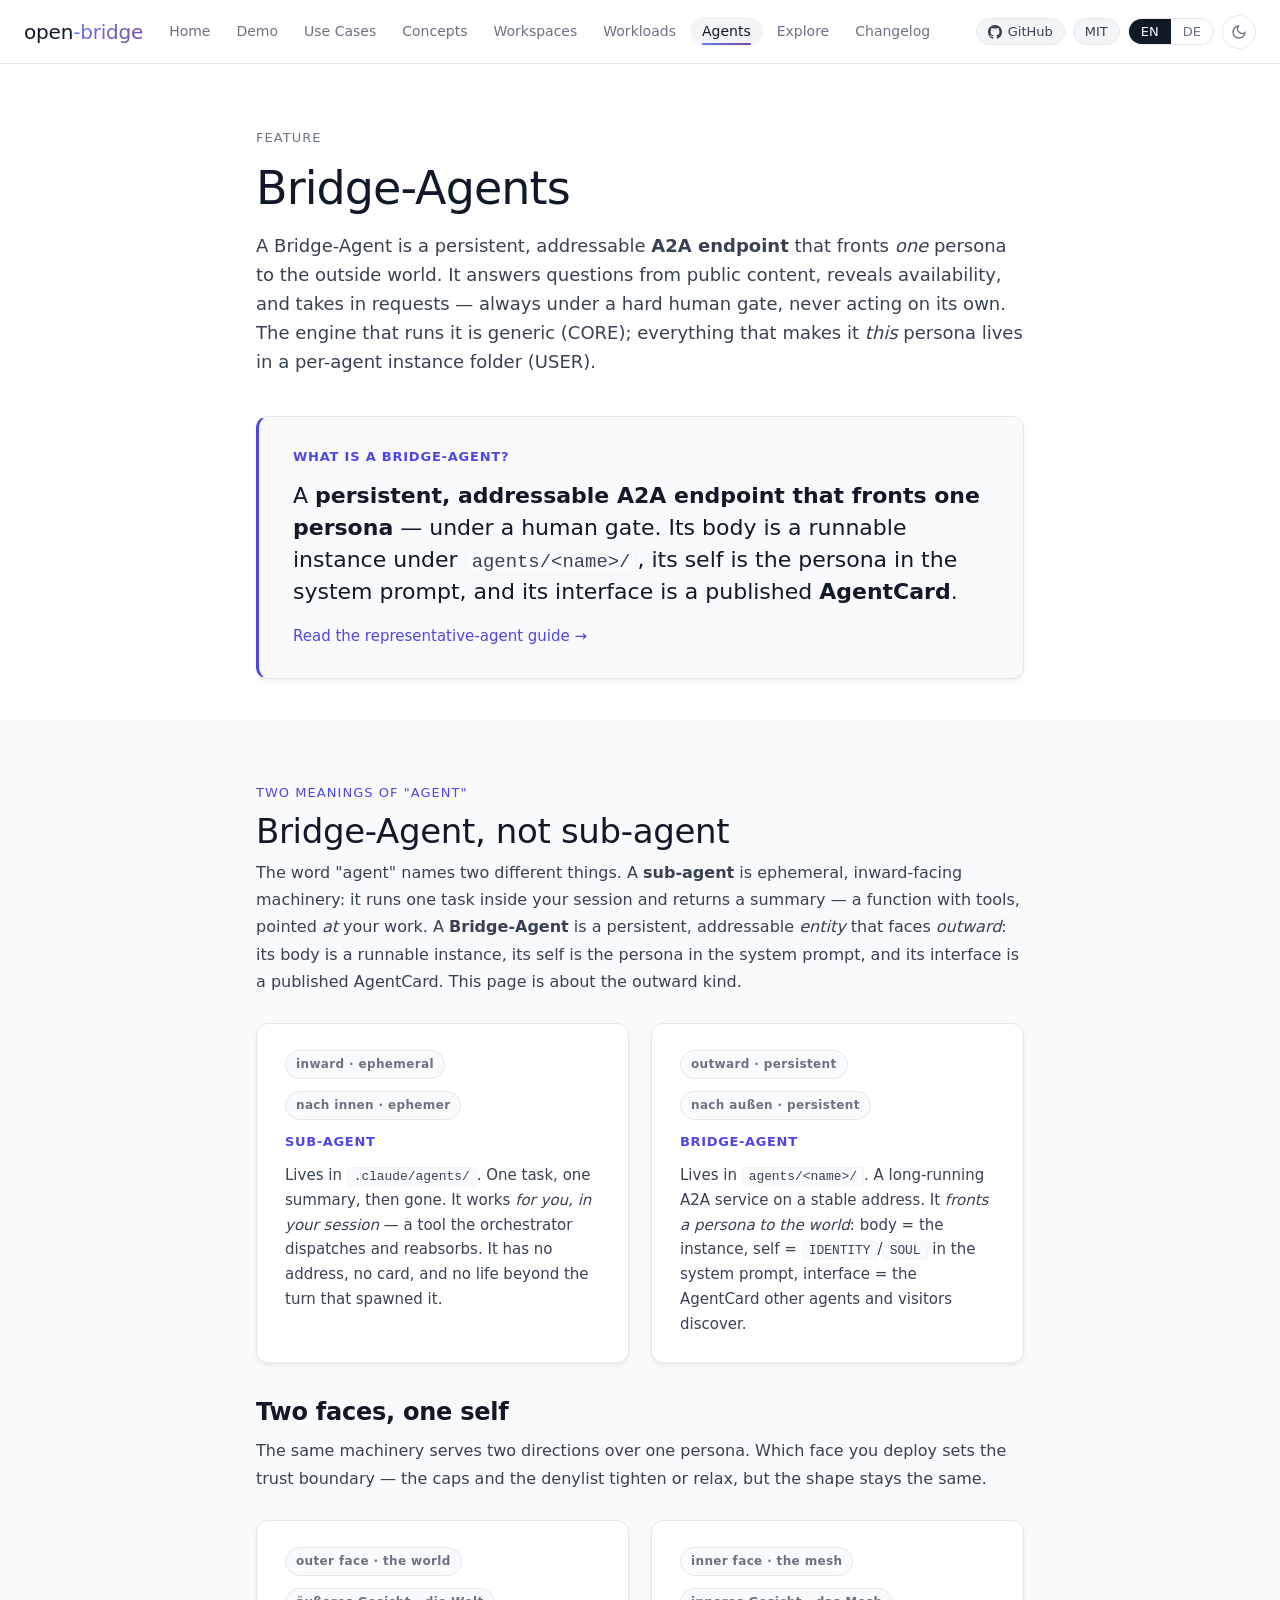
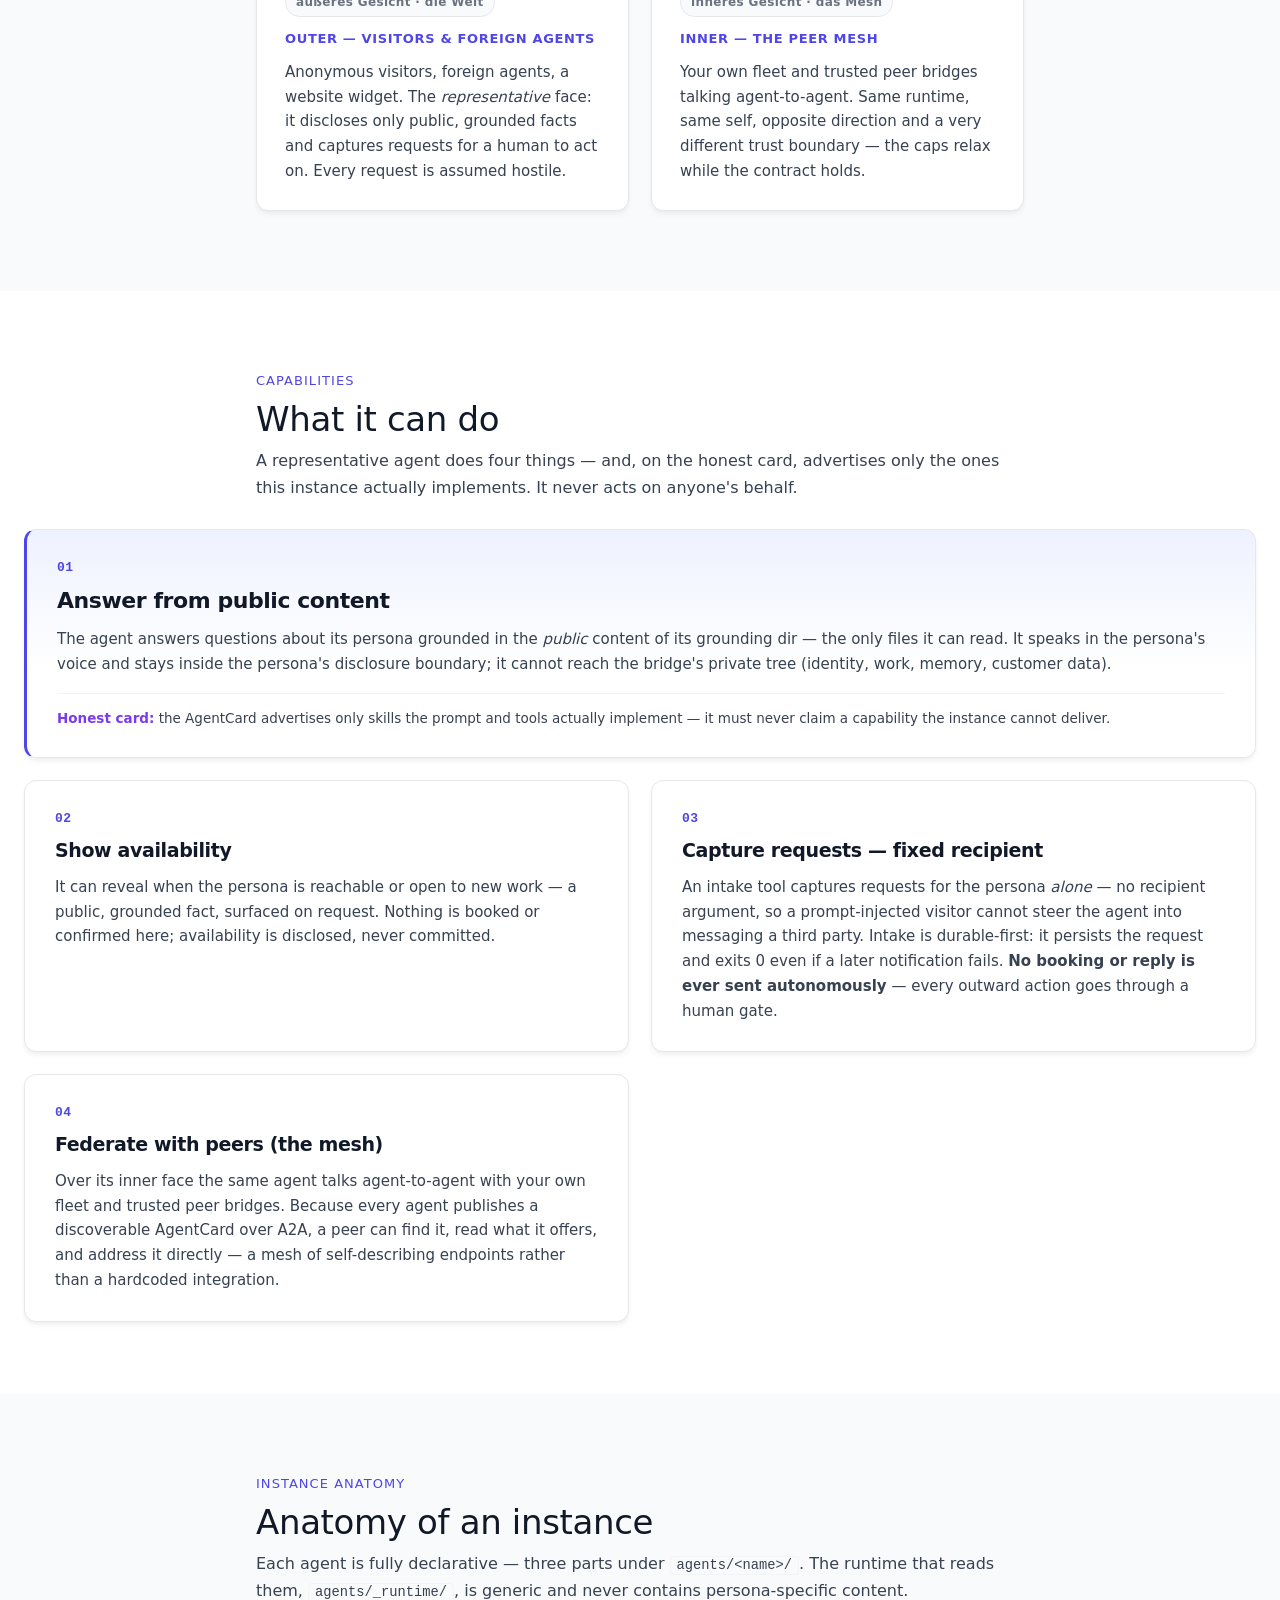
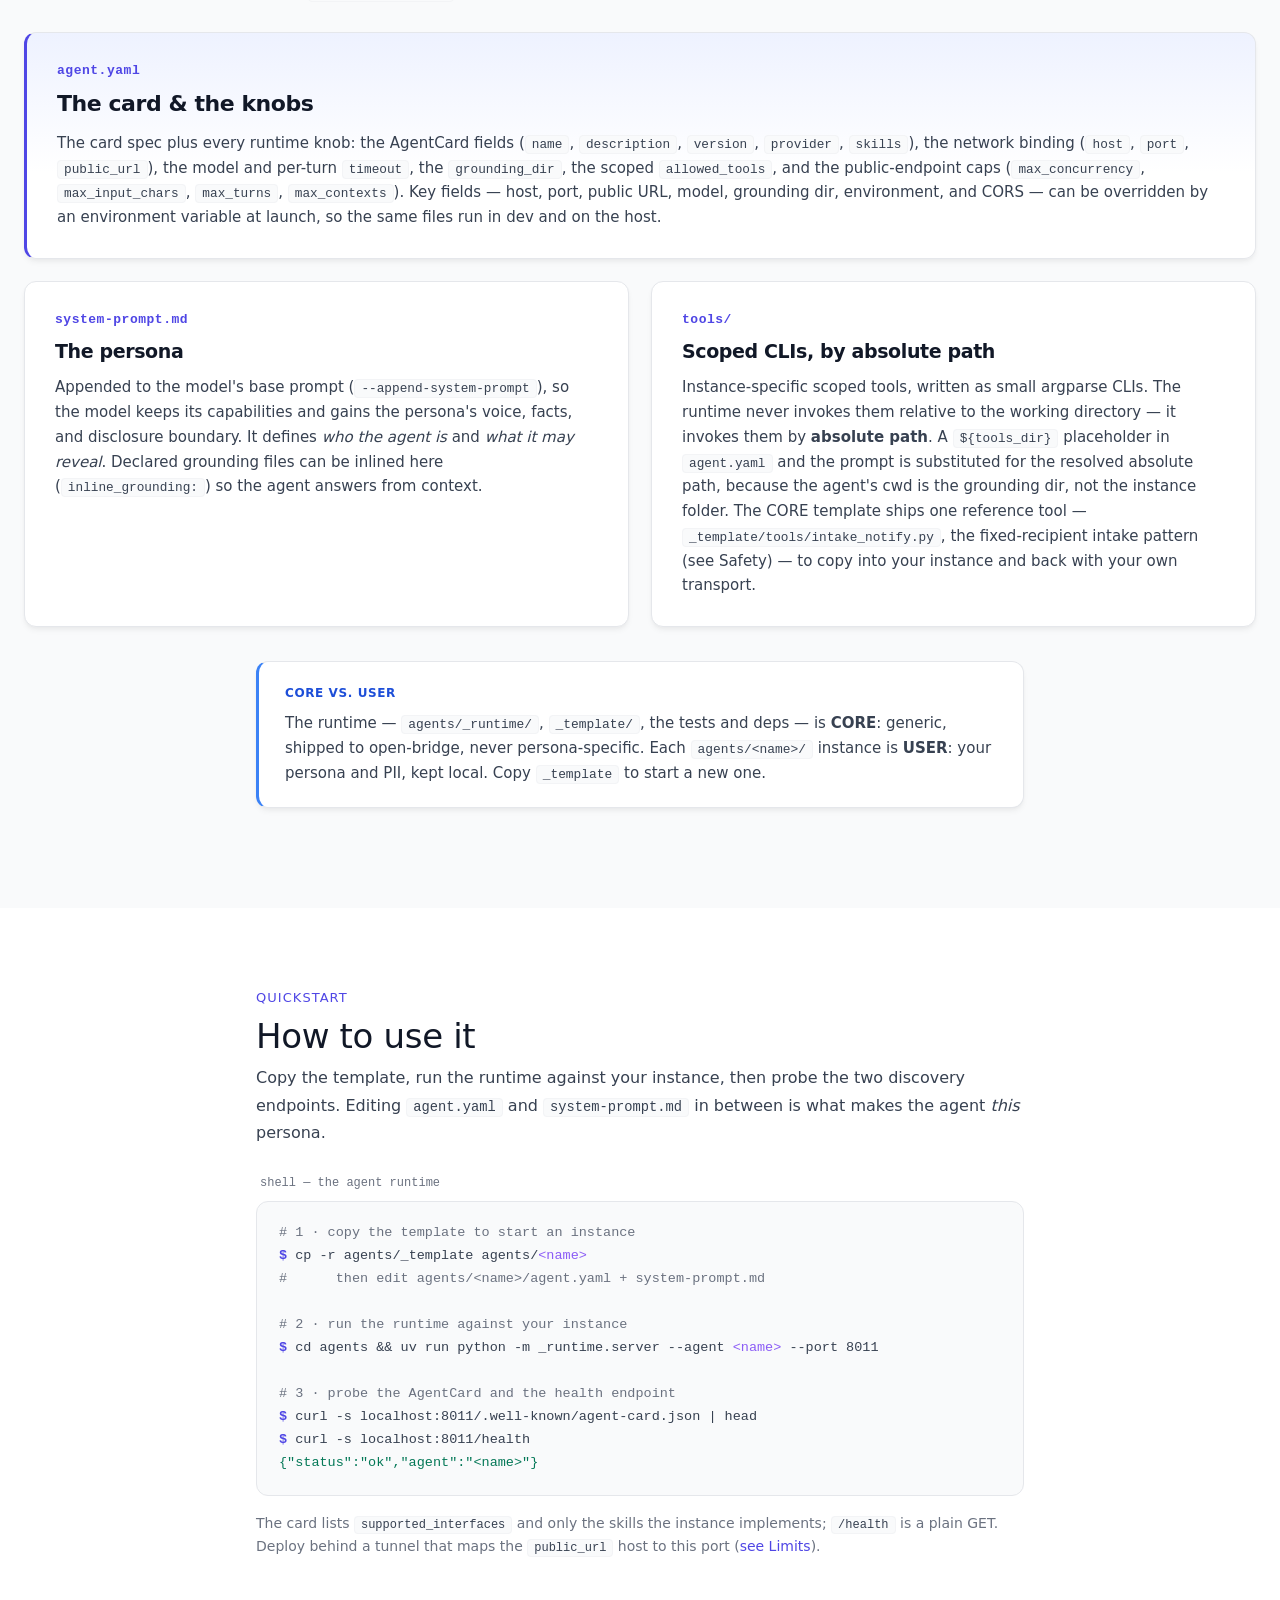
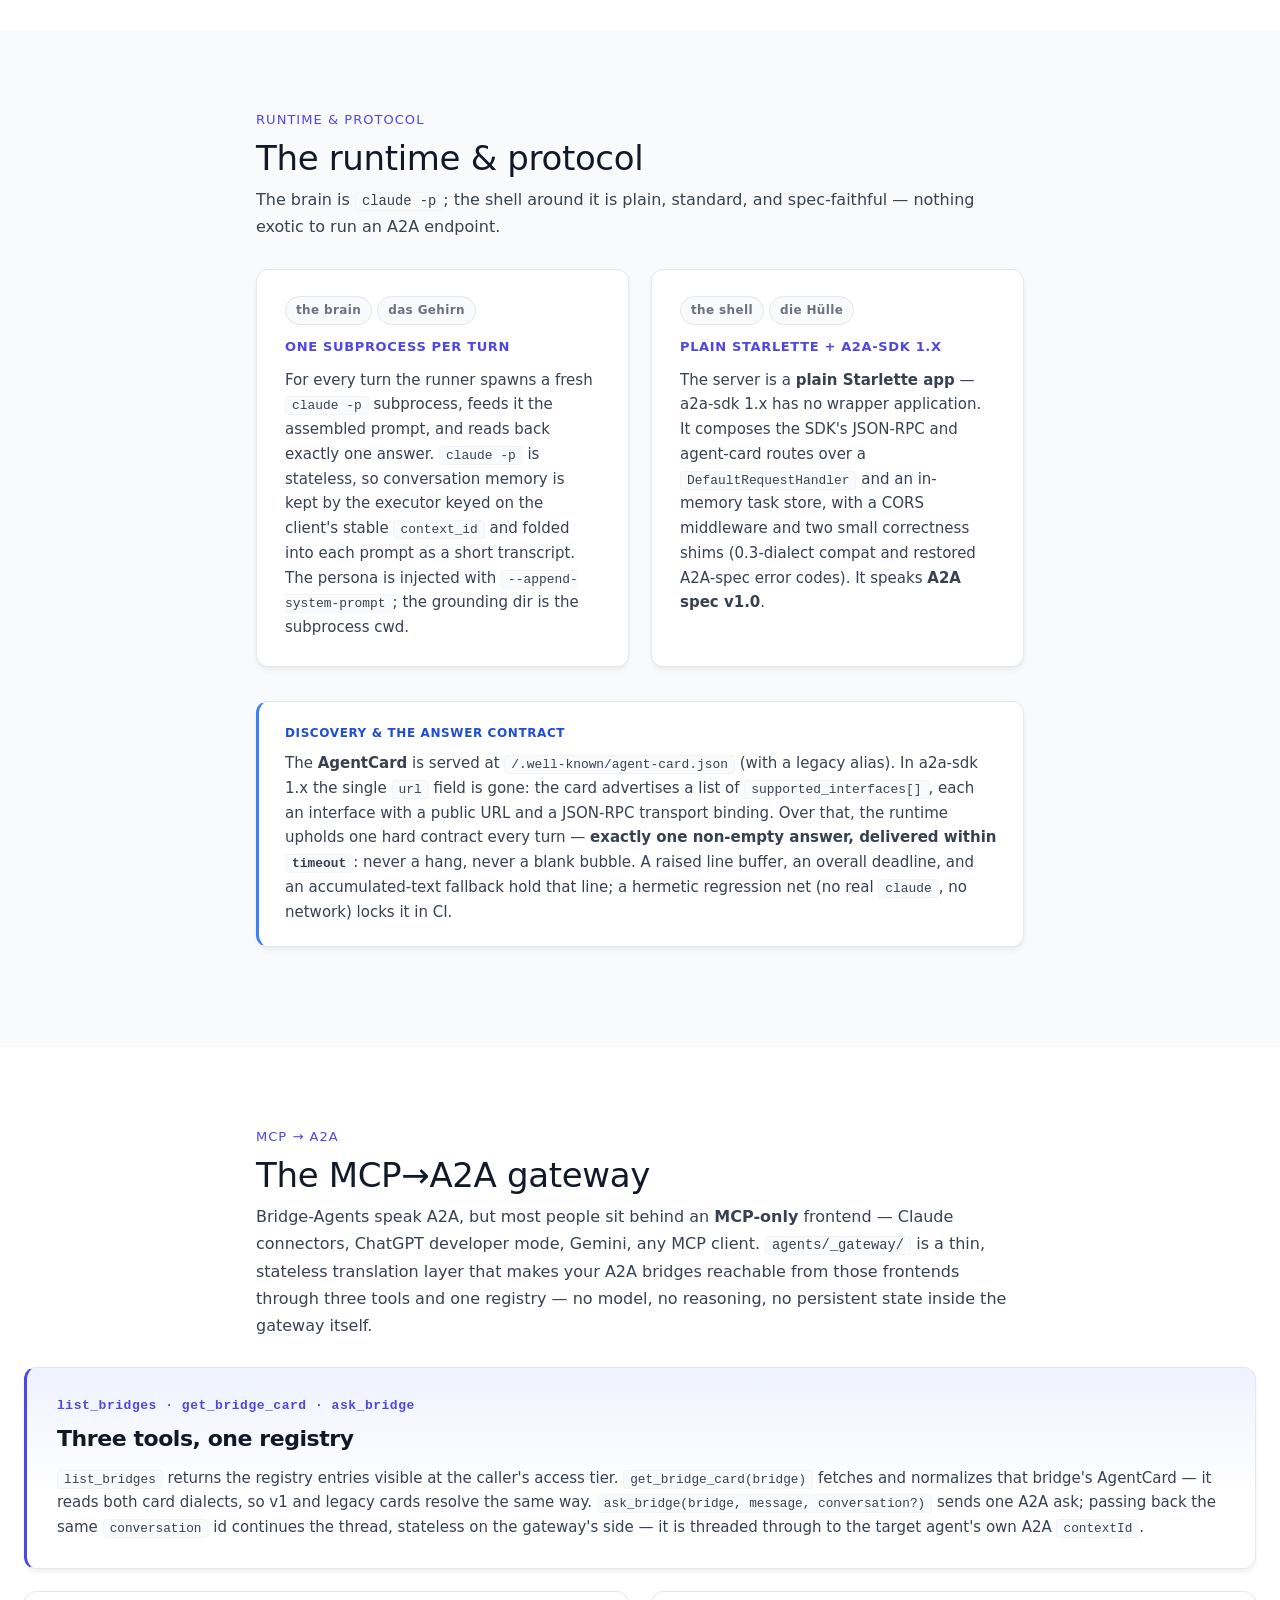
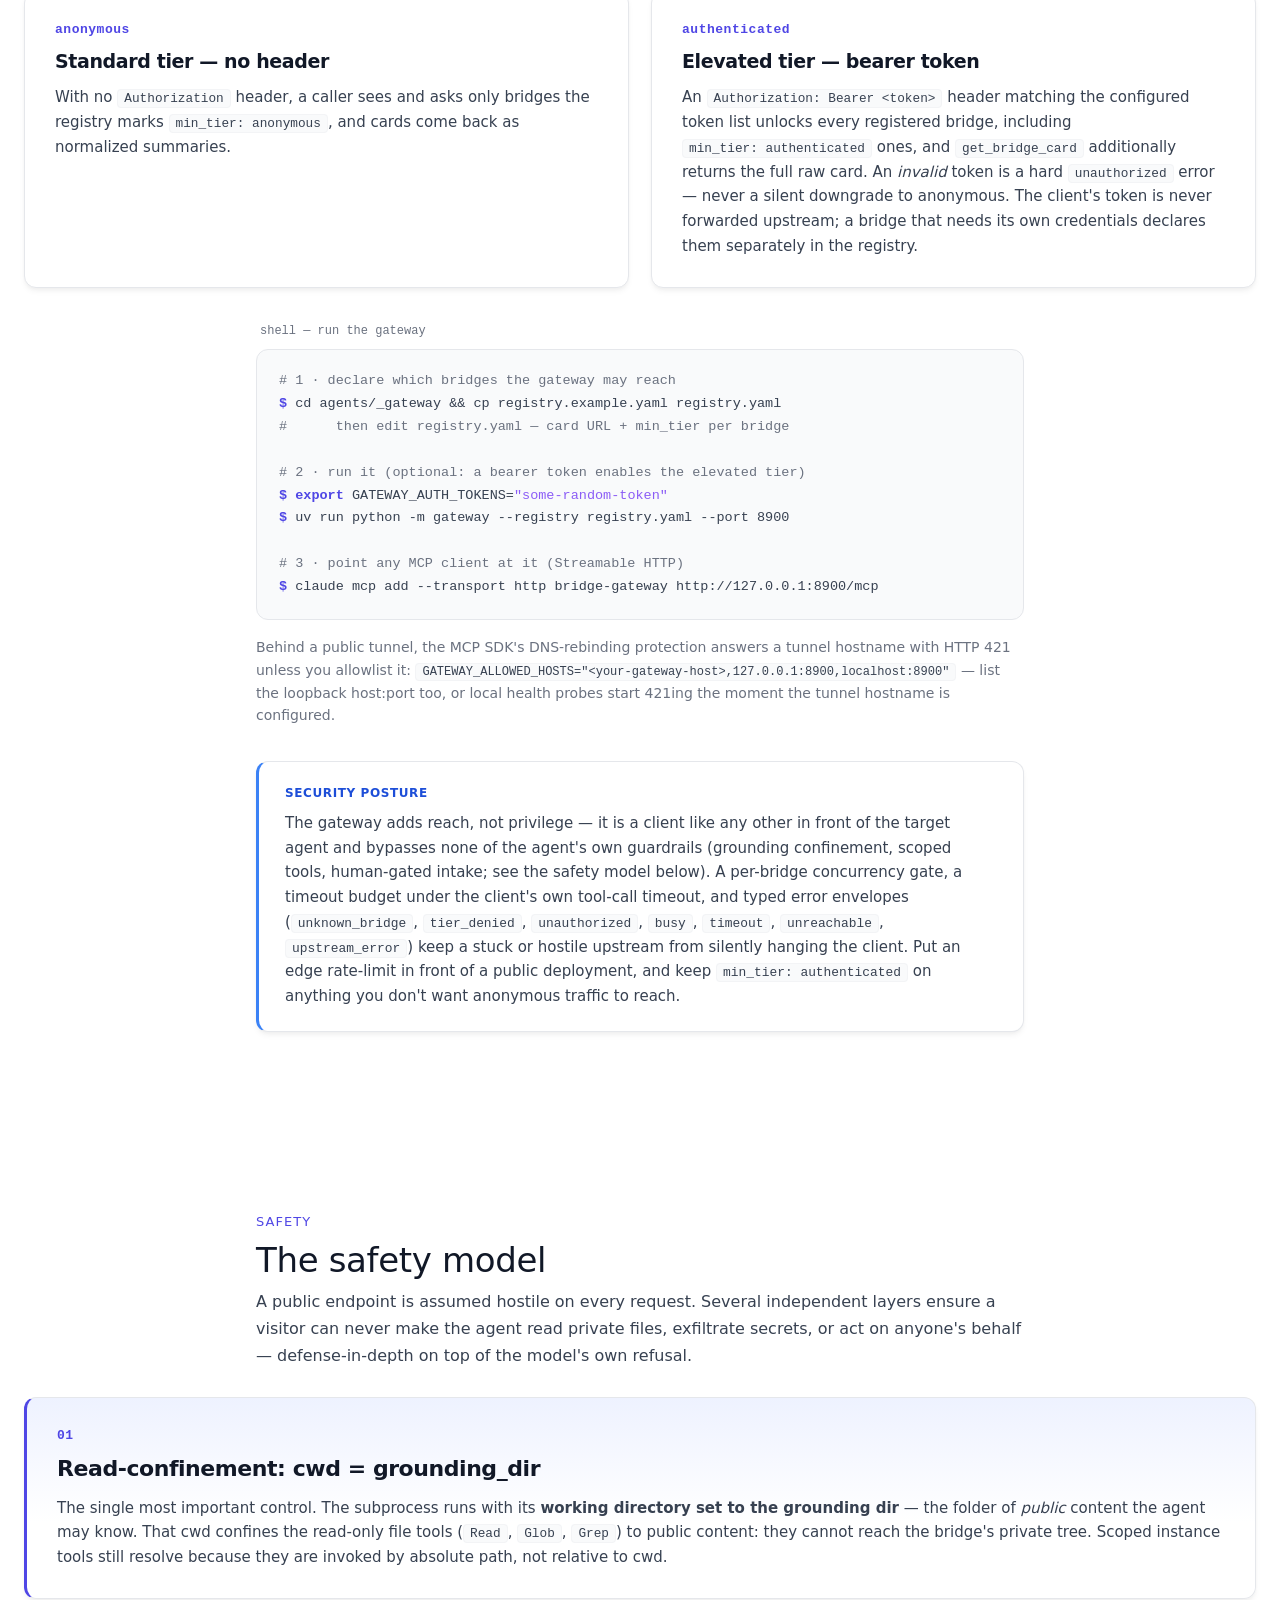
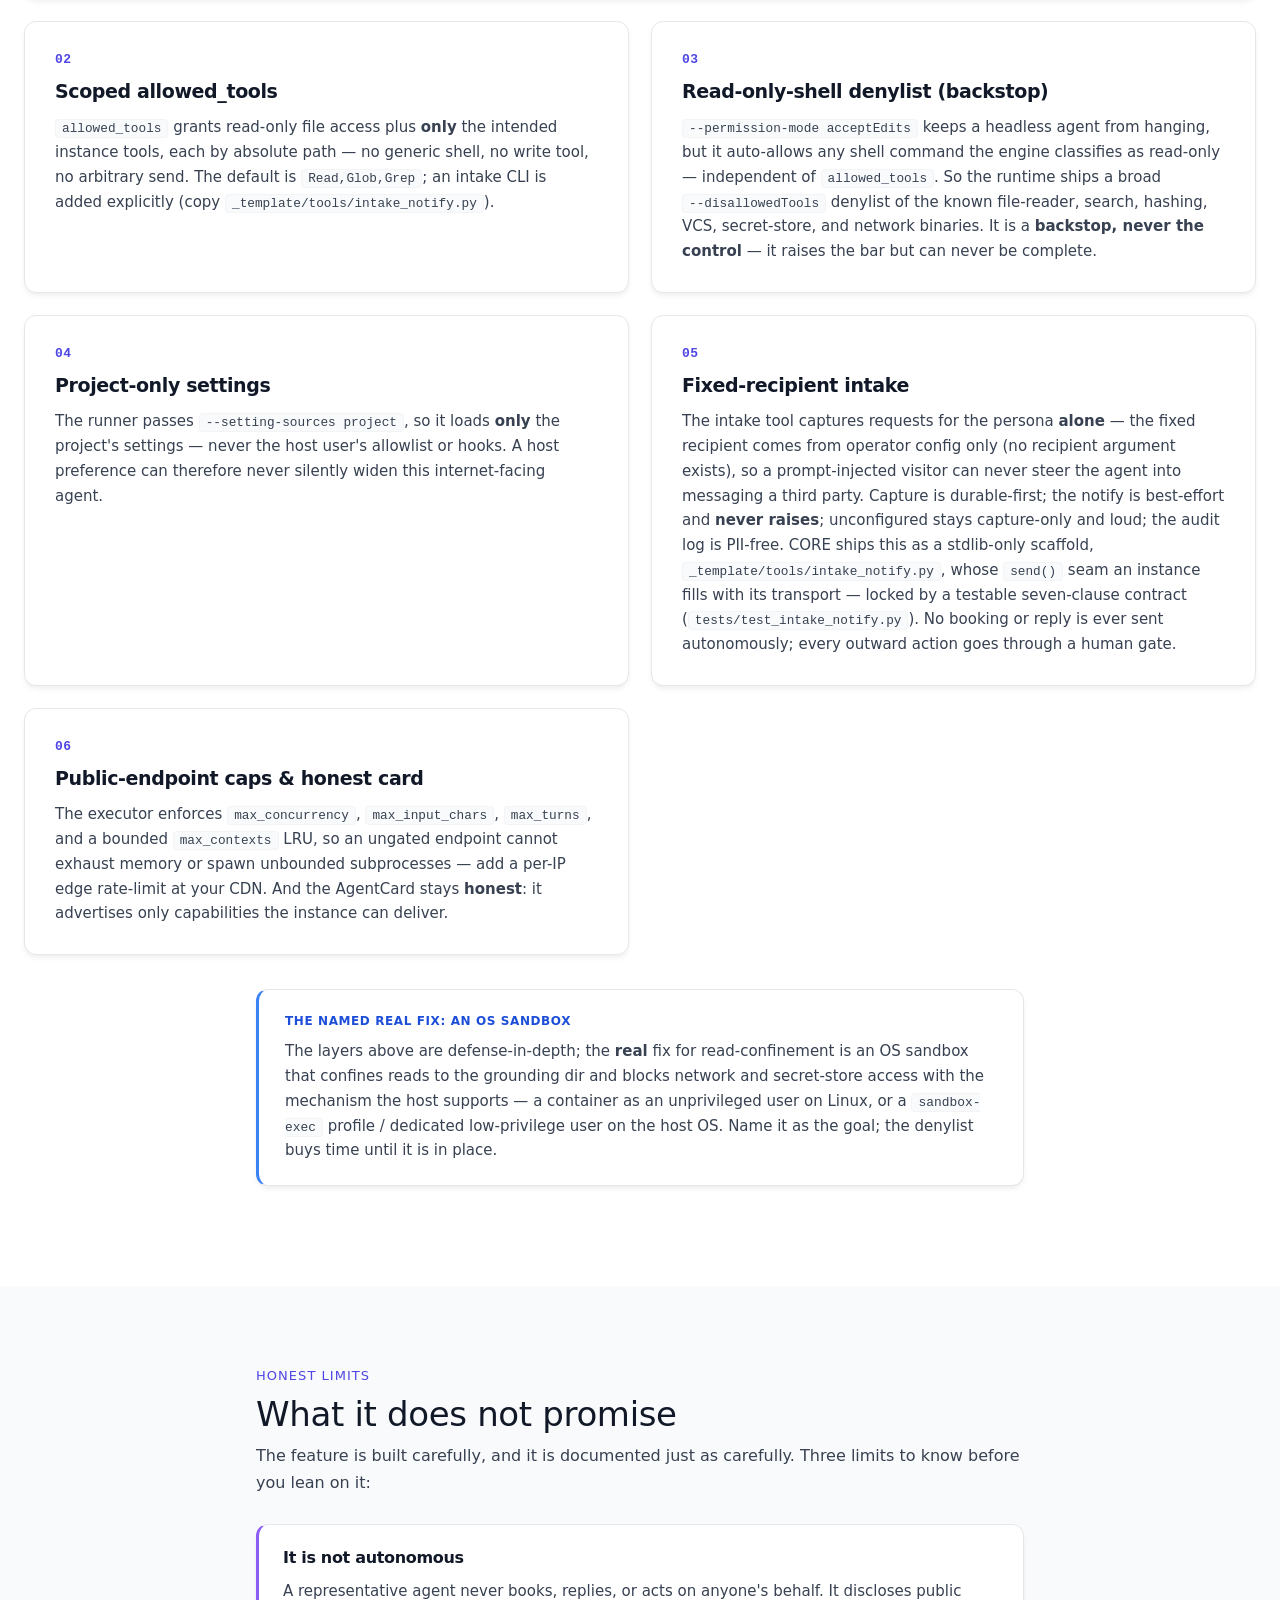
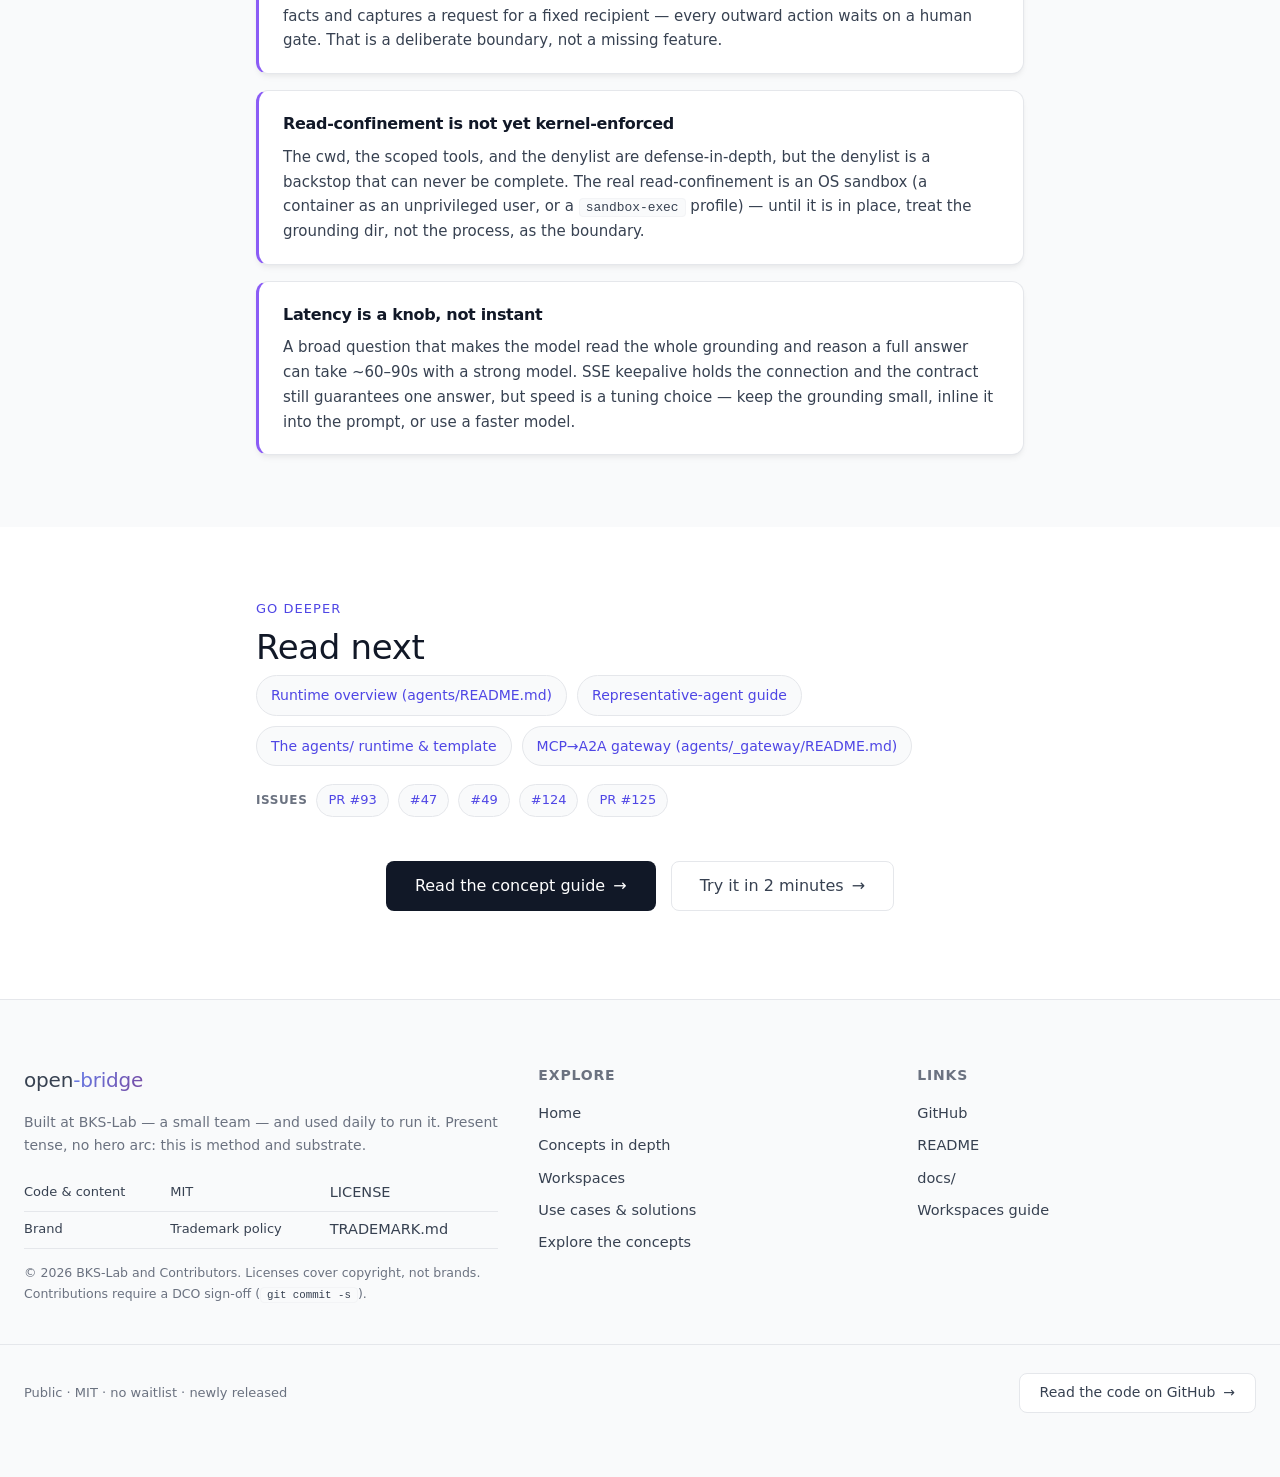
==== commit 48ed5b42: "docs(pages): a workloads page on the site, and the feature reachable from it The Pages site had eigh" ====
--- a/docs/agents.html
+++ b/docs/agents.html
@@ -246,6 +246,7 @@
       <a href="use-cases.html"><span data-lang="en">Use Cases</span><span data-lang="de">Anwendungsfälle</span></a>
       <a href="concepts.html"><span data-lang="en">Concepts</span><span data-lang="de">Konzepte</span></a>
       <a href="workspaces.html"><span data-lang="en">Workspaces</span><span data-lang="de">Workspaces</span></a>
+      <a href="workloads.html"><span data-lang="en">Workloads</span><span data-lang="de">Workloads</span></a>
       <a class="active" aria-current="page" href="agents.html"><span data-lang="en">Agents</span><span data-lang="de">Agents</span></a>
       <a href="explore.html"><span data-lang="en">Explore</span><span data-lang="de">Erkunden</span></a>
       <a href="changelog.html"><span data-lang="en">Changelog</span><span data-lang="de">Changelog</span></a>
